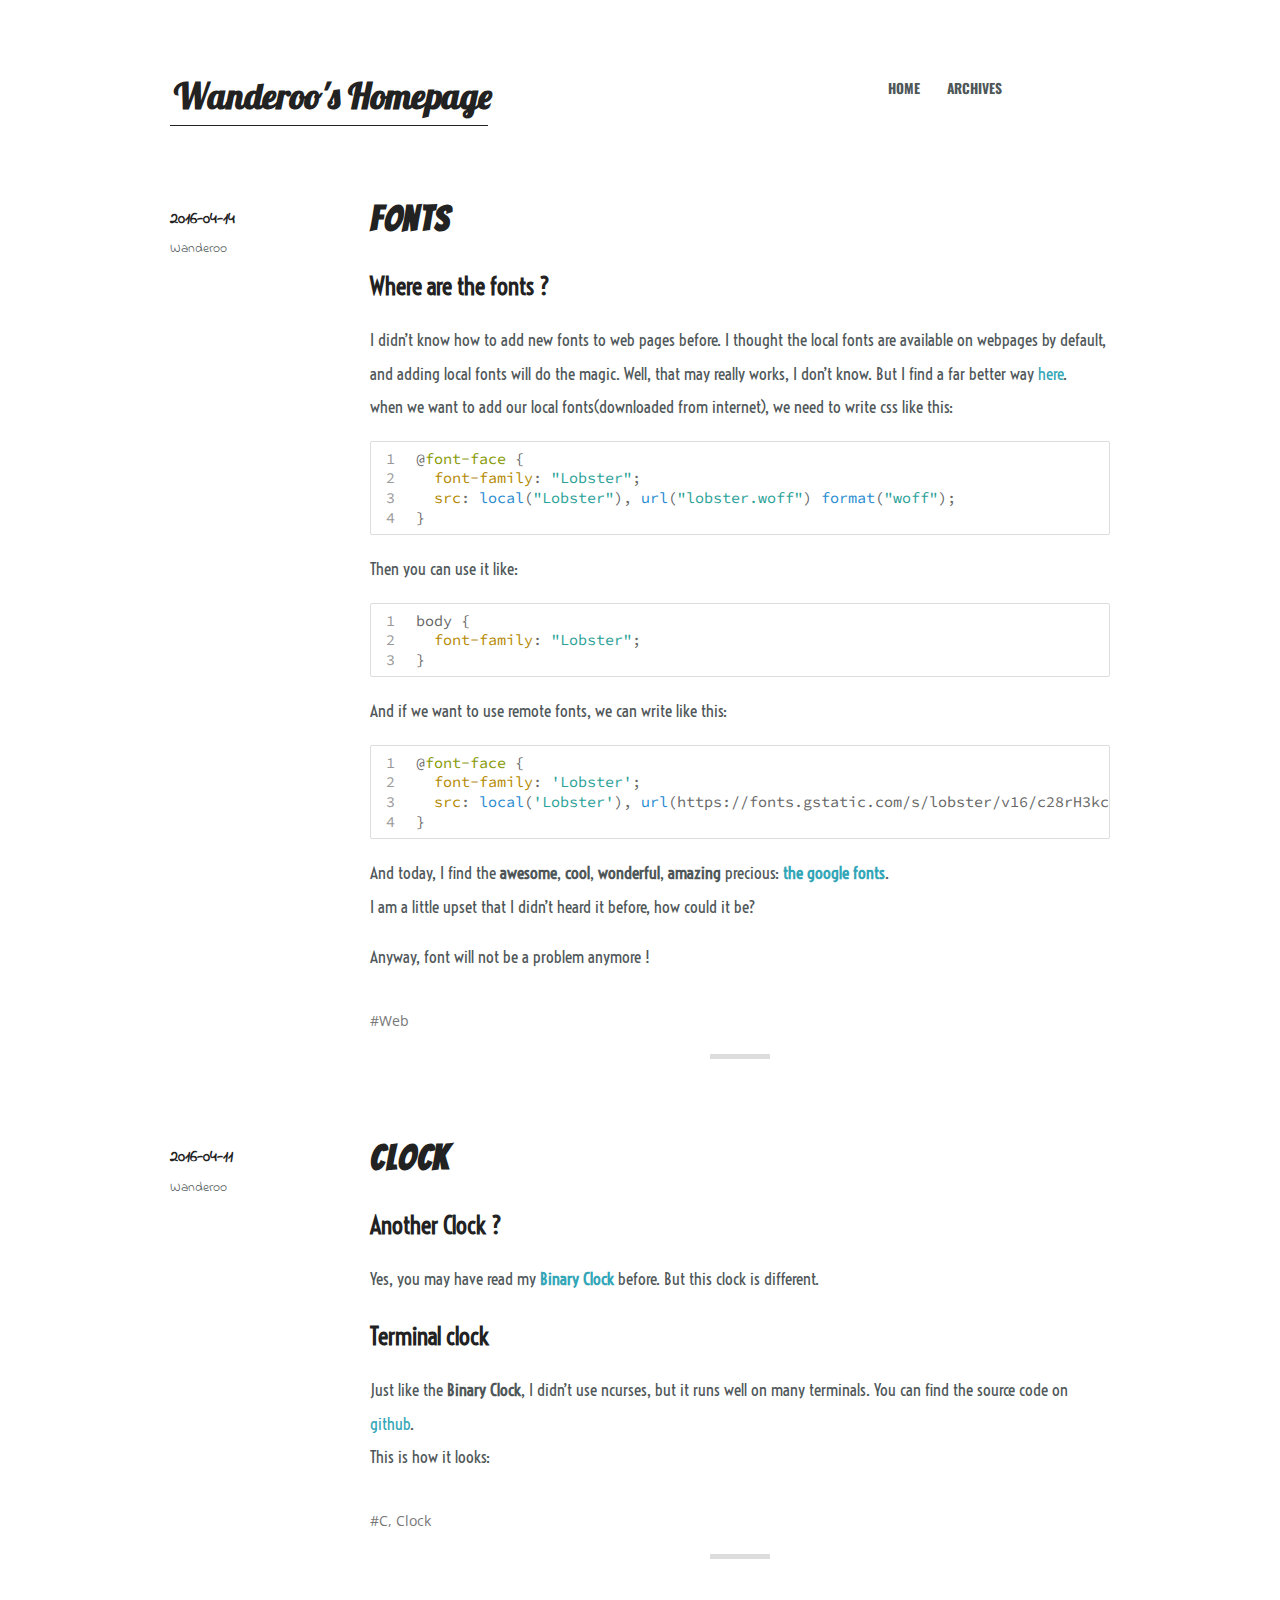
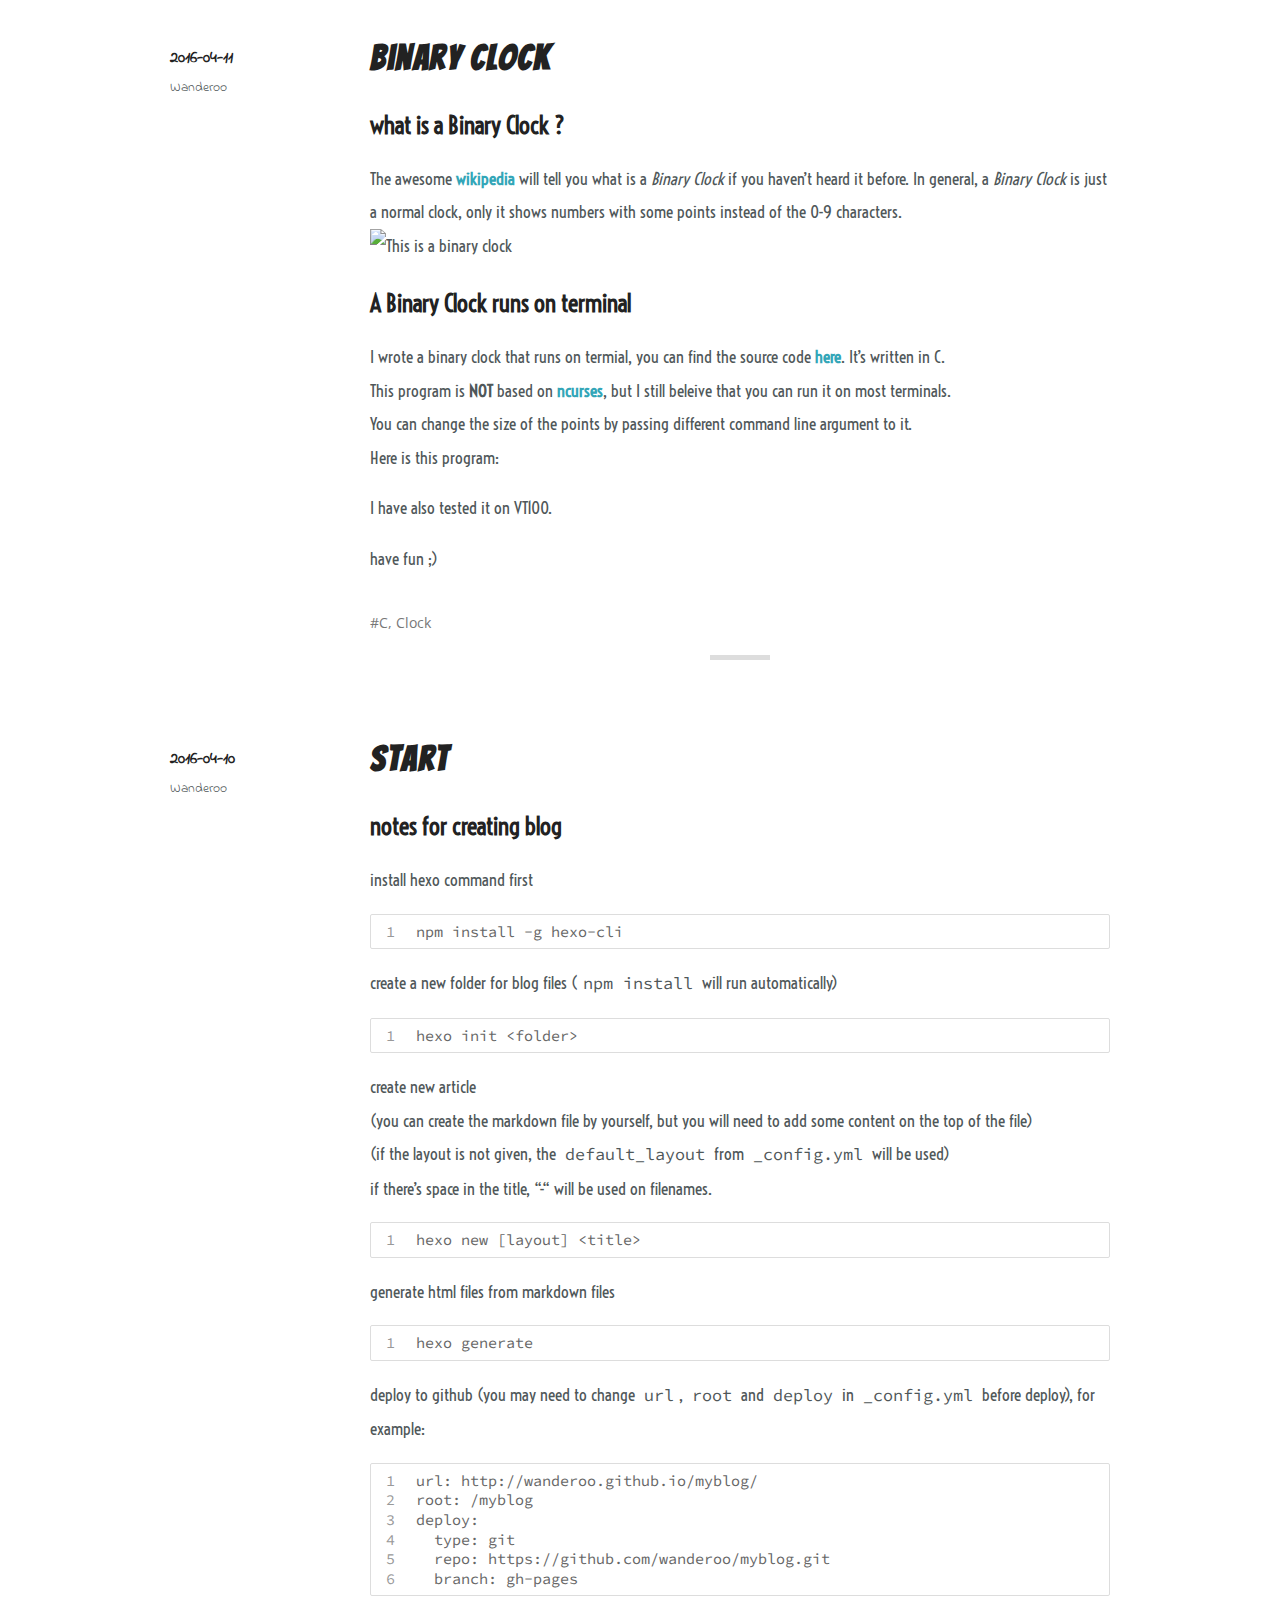
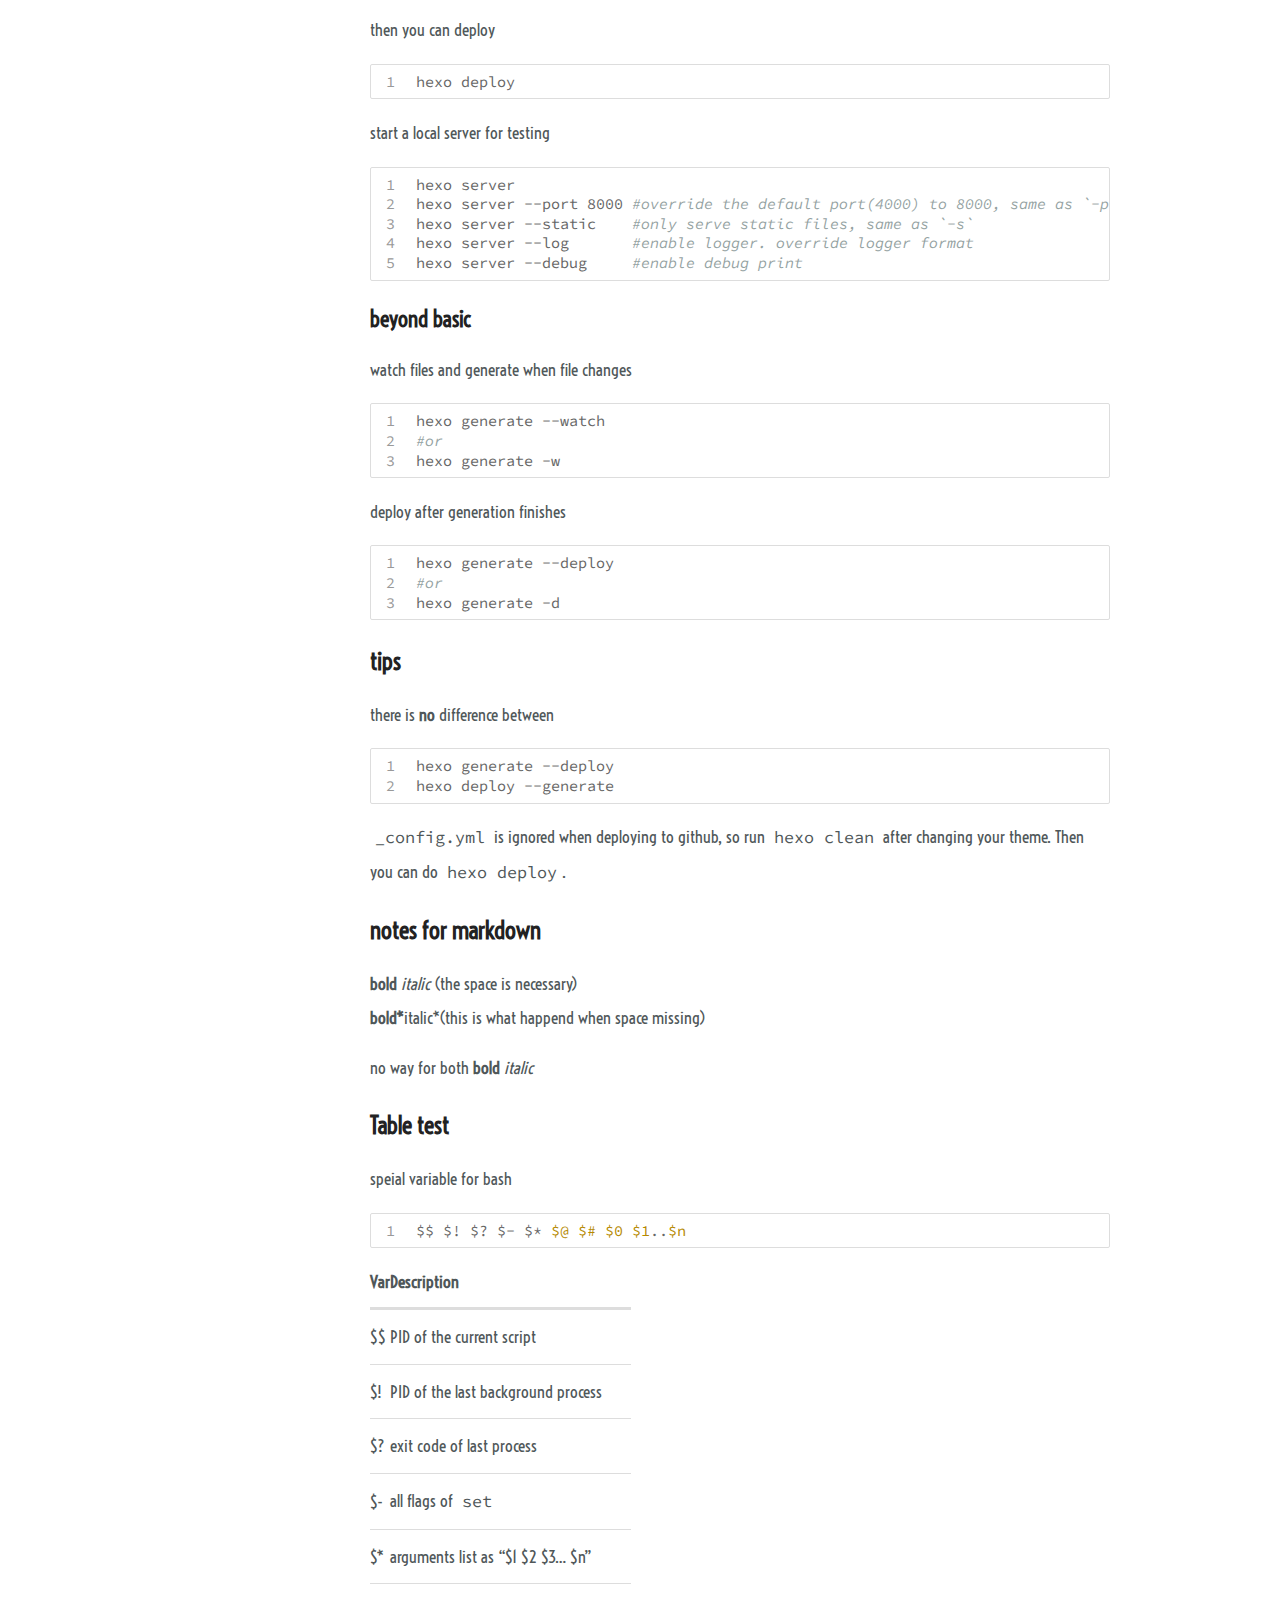
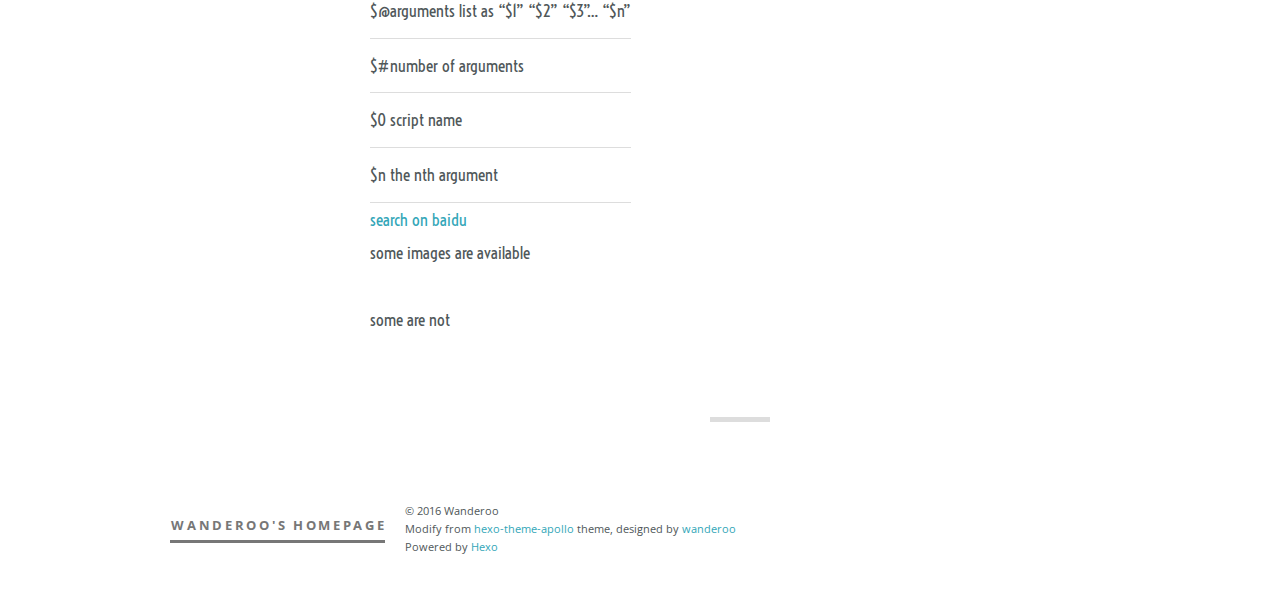
==== index.html @ d4abd07a "Site updated: 2016-04-19 12:46:36" ====
<!DOCTYPE html>
<html>
<head>

  <!-- use google fonts -->
  <link href='https://fonts.googleapis.com/css?family=Lobster' rel='stylesheet' type='text/css'>
  <link href='https://fonts.googleapis.com/css?family=Bangers' rel='stylesheet' type='text/css'>
  <link href='https://fonts.googleapis.com/css?family=Oswald' rel='stylesheet' type='text/css'>
  <link href='https://fonts.googleapis.com/css?family=Indie Flower' rel='stylesheet' type='text/css'>
  <!--
  <link href='https://fonts.googleapis.com/css?family=Dancing Script' rel='stylesheet' type='text/css'>
  <link href='https://fonts.googleapis.com/css?family=Kaushan Script' rel='stylesheet' type='text/css'>
  <link href='https://fonts.googleapis.com/css?family=Comfortaa' rel='stylesheet' type='text/css'>
  -->
  <link href='https://fonts.googleapis.com/css?family=Voltaire' rel='stylesheet' type='text/css'>

  <meta charset="utf-8">
  
  
  <title>Wanderoo&#39;s Homepage</title>
  <meta name="viewport" content="width=device-width">
  <meta name="description">
<meta property="og:type" content="website">
<meta property="og:title" content="Wanderoo's Homepage">
<meta property="og:url" content="http://yoursite.com/index.html">
<meta property="og:site_name" content="Wanderoo's Homepage">
<meta property="og:description">
<meta name="twitter:card" content="summary">
<meta name="twitter:title" content="Wanderoo's Homepage">
<meta name="twitter:description">
  
    <link rel="alternative" href="/atom.xml" title="Wanderoo&#39;s Homepage" type="application/atom+xml">
  
  
    <link rel="icon" href="/favicon.png">
  
  <link rel="stylesheet" href="/css/style.css">
  <!--[if lt IE 9]><script src="//html5shiv.googlecode.com/svn/trunk/html5.js"></script><![endif]-->
  
</head>
<body>
  <div id="container">
    <div class="mobile-nav-panel">
	<i class="icon-reorder icon-large"></i>
</div>
<header id="header">
	<h1 class="blog-title">
		<a href="/">Wanderoo&#39;s Homepage</a>
	</h1>
	<nav class="nav">
		<ul>
			<li><a href="/">Home</a></li><li><a href="/archives">Archives</a></li>
			<li><a id="nav-search-btn" class="nav-icon" title="Search"></a></li>
			<li><a href="/atom.xml" id="nav-rss-link" class="nav-icon" title="RSS Feed"></a></li>
		</ul>
	</nav>
	<div id="search-form-wrap">
		<form action="//google.com/search" method="get" accept-charset="UTF-8" class="search-form"><input type="search" name="q" results="0" class="search-form-input" placeholder="Search"><button type="submit" class="search-form-submit">&#xF002;</button><input type="hidden" name="sitesearch" value="http://yoursite.com"></form>
	</div>
</header>
    <div id="main">
      
  
    <article id="post-Fonts" class="post">
	<footer class="entry-meta-header">
		<span class="meta-elements date">
			<a href="/2016/04/14/Fonts/" class="article-date">
  <time datetime="2016-04-14T15:19:07.000Z" itemprop="datePublished">2016-04-14</time>
</a>
		</span>
		<span class="meta-elements author">Wanderoo</span>
		<div class="commentscount">
			
		</div>
	</footer>
	
	<header class="entry-header">
		
  
    <h1 itemprop="name" class="entry-title">
      <a class="article-title" href="/2016/04/14/Fonts/">Fonts</a>
    </h1>
  

	</header>
	<div class="entry-content">
		
    	<h3 id="Where-are-the-fonts"><a href="#Where-are-the-fonts" class="headerlink" title="Where are the fonts ?"></a>Where are the fonts ?</h3><p>I didn’t know how to add new fonts to web pages before. I thought the local fonts are available on webpages by default, and adding local fonts will do the magic. Well, that may really works, I don’t know. But I find a far better way <a href="http://baoxiehao.com/2015/02/01/Learn%20to%20Code%20HTML%20&amp;%20CSS%2006/" target="_blank" rel="external">here</a>.<br>when we want to add our local fonts(downloaded from internet), we need to write css like this:<br><figure class="highlight css"><table><tr><td class="gutter"><pre><span class="line">1</span><br><span class="line">2</span><br><span class="line">3</span><br><span class="line">4</span><br></pre></td><td class="code"><pre><span class="line">@<span class="keyword">font-face</span> &#123;</span><br><span class="line">  <span class="attribute">font-family</span>: <span class="string">"Lobster"</span>;</span><br><span class="line">  <span class="attribute">src</span>: <span class="built_in">local</span>(<span class="string">"Lobster"</span>), <span class="built_in">url</span>(<span class="string">"lobster.woff"</span>) <span class="built_in">format</span>(<span class="string">"woff"</span>);</span><br><span class="line">&#125;</span><br></pre></td></tr></table></figure></p>
<p>Then you can use it like:<br><figure class="highlight css"><table><tr><td class="gutter"><pre><span class="line">1</span><br><span class="line">2</span><br><span class="line">3</span><br></pre></td><td class="code"><pre><span class="line"><span class="selector-tag">body</span> &#123;</span><br><span class="line">  <span class="attribute">font-family</span>: <span class="string">"Lobster"</span>;</span><br><span class="line">&#125;</span><br></pre></td></tr></table></figure></p>
<p>And if we want to use remote fonts, we can write like this:<br><figure class="highlight css"><table><tr><td class="gutter"><pre><span class="line">1</span><br><span class="line">2</span><br><span class="line">3</span><br><span class="line">4</span><br></pre></td><td class="code"><pre><span class="line">@<span class="keyword">font-face</span> &#123;</span><br><span class="line">  <span class="attribute">font-family</span>: <span class="string">'Lobster'</span>;</span><br><span class="line">  <span class="attribute">src</span>: <span class="built_in">local</span>(<span class="string">'Lobster'</span>), <span class="built_in">url</span>(https://fonts.gstatic.com/s/lobster/v16/c28rH3kclCLEuIsGhOg7evY6323mHUZFJMgTvxaG2iE.woff2) <span class="built_in">format</span>(<span class="string">'woff2'</span>);</span><br><span class="line">&#125;</span><br></pre></td></tr></table></figure></p>
<p>And today, I find the <strong>awesome</strong>, <strong>cool</strong>, <strong>wonderful</strong>, <strong>amazing</strong> precious: <a href="https://www.google.com/fonts" target="_blank" rel="external"><strong>the google fonts</strong></a>.<br>I am a little upset that I didn’t heard it before, how could it be?</p>
<p>Anyway, font will not be a problem anymore !</p>

    
	</div>
	<footer class="entry-footer">
		<div class="entry-meta-footer">
			<span class="category">
				
			</span>
			<span class="tags">
				
  <ul class="article-tag-list"><li class="article-tag-list-item"><a class="article-tag-list-link" href="/tags/Web/">Web</a></li></ul>

			</span>
		</div>
	</footer>
	
</article>


	<hr class="article-devider">





  
    <article id="post-Clock" class="post">
	<footer class="entry-meta-header">
		<span class="meta-elements date">
			<a href="/2016/04/11/Clock/" class="article-date">
  <time datetime="2016-04-11T09:37:24.000Z" itemprop="datePublished">2016-04-11</time>
</a>
		</span>
		<span class="meta-elements author">Wanderoo</span>
		<div class="commentscount">
			
		</div>
	</footer>
	
	<header class="entry-header">
		
  
    <h1 itemprop="name" class="entry-title">
      <a class="article-title" href="/2016/04/11/Clock/">Clock</a>
    </h1>
  

	</header>
	<div class="entry-content">
		
    	<h3 id="Another-Clock"><a href="#Another-Clock" class="headerlink" title="Another Clock ?"></a>Another Clock ?</h3><p>Yes, you may have read my <a href="http://wanderoo.github.io/2016/04/11/Binary-Clock/" target="_blank" rel="external"><strong>Binary Clock</strong></a> before. But this clock is different.</p>
<h3 id="Terminal-clock"><a href="#Terminal-clock" class="headerlink" title="Terminal clock"></a>Terminal clock</h3><p>Just like the <strong>Binary Clock</strong>, I didn’t use ncurses, but it runs well on many terminals. You can find the source code on <a href="https://github.com/wanderoo/clock" target="_blank" rel="external">github</a>.<br>This is how it looks:<br><img src="https://raw.githubusercontent.com/wanderoo/resources/master/clock_1.gif" alt=""></p>

    
	</div>
	<footer class="entry-footer">
		<div class="entry-meta-footer">
			<span class="category">
				
			</span>
			<span class="tags">
				
  <ul class="article-tag-list"><li class="article-tag-list-item"><a class="article-tag-list-link" href="/tags/C-Clock/">C, Clock</a></li></ul>

			</span>
		</div>
	</footer>
	
</article>


	<hr class="article-devider">





  
    <article id="post-Binary-Clock" class="post">
	<footer class="entry-meta-header">
		<span class="meta-elements date">
			<a href="/2016/04/11/Binary-Clock/" class="article-date">
  <time datetime="2016-04-11T09:04:05.000Z" itemprop="datePublished">2016-04-11</time>
</a>
		</span>
		<span class="meta-elements author">Wanderoo</span>
		<div class="commentscount">
			
		</div>
	</footer>
	
	<header class="entry-header">
		
  
    <h1 itemprop="name" class="entry-title">
      <a class="article-title" href="/2016/04/11/Binary-Clock/">Binary Clock</a>
    </h1>
  

	</header>
	<div class="entry-content">
		
    	<h3 id="what-is-a-Binary-Clock"><a href="#what-is-a-Binary-Clock" class="headerlink" title="what is a Binary Clock ?"></a>what is a Binary Clock ?</h3><p>The awesome <a href="https://en.wikipedia.org/wiki/Binary_clock" target="_blank" rel="external"><strong>wikipedia</strong></a> will tell you what is a <em>Binary Clock</em> if you haven’t heard it before. In general, a <em>Binary Clock</em> is just a normal clock, only it shows numbers with some points instead of the 0-9 characters.<br><img src="https://upload.wikimedia.org/wikipedia/commons/thumb/a/a3/Digital-BCD-clock.jpg/800px-Digital-BCD-clock.jpg" alt="This is a binary clock"></p>
<h3 id="A-Binary-Clock-runs-on-terminal"><a href="#A-Binary-Clock-runs-on-terminal" class="headerlink" title="A Binary Clock runs on terminal"></a>A Binary Clock runs on terminal</h3><p>I wrote a binary clock that runs on termial, you can find the source code <a href="https://github.com/wanderoo/binaryclock" target="_blank" rel="external"><strong>here</strong></a>. It’s written in C.<br>This program is <strong>NOT</strong> based on <a href="https://en.wikipedia.org/wiki/Ncurses" target="_blank" rel="external"><strong>ncurses</strong></a>, but I still beleive that you can run it on most terminals.<br>You can change the size of the points by passing different command line argument to it.<br>Here is this program:<br><img src="https://raw.githubusercontent.com/wanderoo/resources/master/bclock_1.gif" alt=""></p>
<p>I have also tested it on VT100.</p>
<p>have fun ;)</p>

    
	</div>
	<footer class="entry-footer">
		<div class="entry-meta-footer">
			<span class="category">
				
			</span>
			<span class="tags">
				
  <ul class="article-tag-list"><li class="article-tag-list-item"><a class="article-tag-list-link" href="/tags/C-Clock/">C, Clock</a></li></ul>

			</span>
		</div>
	</footer>
	
</article>


	<hr class="article-devider">





  
    <article id="post-start" class="post">
	<footer class="entry-meta-header">
		<span class="meta-elements date">
			<a href="/2016/04/10/start/" class="article-date">
  <time datetime="2016-04-10T13:22:27.000Z" itemprop="datePublished">2016-04-10</time>
</a>
		</span>
		<span class="meta-elements author">Wanderoo</span>
		<div class="commentscount">
			
		</div>
	</footer>
	
	<header class="entry-header">
		
  
    <h1 itemprop="name" class="entry-title">
      <a class="article-title" href="/2016/04/10/start/">start</a>
    </h1>
  

	</header>
	<div class="entry-content">
		
    	<h3 id="notes-for-creating-blog"><a href="#notes-for-creating-blog" class="headerlink" title="notes for creating blog"></a>notes for creating blog</h3><p>install hexo command first<br><figure class="highlight sh"><table><tr><td class="gutter"><pre><span class="line">1</span><br></pre></td><td class="code"><pre><span class="line">npm install -g hexo-cli</span><br></pre></td></tr></table></figure></p>
<p>create a new folder for blog files (<code>npm install</code> will run automatically)<br><figure class="highlight sh"><table><tr><td class="gutter"><pre><span class="line">1</span><br></pre></td><td class="code"><pre><span class="line">hexo init &lt;folder&gt;</span><br></pre></td></tr></table></figure></p>
<p>create new article<br>(you can create the markdown file by yourself, but you will need to add some content on the top of the file)<br>(if the layout is not given, the <code>default_layout</code> from <code>_config.yml</code> will be used)<br>if there’s space in the title, “-“ will be used on filenames.<br><figure class="highlight sh"><table><tr><td class="gutter"><pre><span class="line">1</span><br></pre></td><td class="code"><pre><span class="line">hexo new [layout] &lt;title&gt;</span><br></pre></td></tr></table></figure></p>
<p>generate html files from markdown files<br><figure class="highlight sh"><table><tr><td class="gutter"><pre><span class="line">1</span><br></pre></td><td class="code"><pre><span class="line">hexo generate</span><br></pre></td></tr></table></figure></p>
<p>deploy to github (you may need to change <code>url</code>, <code>root</code> and <code>deploy</code> in <code>_config.yml</code> before deploy), for example:<br><figure class="highlight plain"><table><tr><td class="gutter"><pre><span class="line">1</span><br><span class="line">2</span><br><span class="line">3</span><br><span class="line">4</span><br><span class="line">5</span><br><span class="line">6</span><br></pre></td><td class="code"><pre><span class="line">url: http://wanderoo.github.io/myblog/</span><br><span class="line">root: /myblog</span><br><span class="line">deploy:</span><br><span class="line">  type: git</span><br><span class="line">  repo: https://github.com/wanderoo/myblog.git</span><br><span class="line">  branch: gh-pages</span><br></pre></td></tr></table></figure></p>
<p>then you can deploy<br><figure class="highlight sh"><table><tr><td class="gutter"><pre><span class="line">1</span><br></pre></td><td class="code"><pre><span class="line">hexo deploy</span><br></pre></td></tr></table></figure></p>
<p>start a local server for testing<br><figure class="highlight sh"><table><tr><td class="gutter"><pre><span class="line">1</span><br><span class="line">2</span><br><span class="line">3</span><br><span class="line">4</span><br><span class="line">5</span><br></pre></td><td class="code"><pre><span class="line">hexo server</span><br><span class="line">hexo server --port 8000 <span class="comment">#override the default port(4000) to 8000, same as `-p`</span></span><br><span class="line">hexo server --static    <span class="comment">#only serve static files, same as `-s`</span></span><br><span class="line">hexo server --log       <span class="comment">#enable logger. override logger format</span></span><br><span class="line">hexo server --debug     <span class="comment">#enable debug print</span></span><br></pre></td></tr></table></figure></p>
<h4 id="beyond-basic"><a href="#beyond-basic" class="headerlink" title="beyond basic"></a>beyond basic</h4><p>watch files and generate when file changes<br><figure class="highlight sh"><table><tr><td class="gutter"><pre><span class="line">1</span><br><span class="line">2</span><br><span class="line">3</span><br></pre></td><td class="code"><pre><span class="line">hexo generate --watch</span><br><span class="line"><span class="comment">#or</span></span><br><span class="line">hexo generate -w</span><br></pre></td></tr></table></figure></p>
<p>deploy after generation finishes<br><figure class="highlight sh"><table><tr><td class="gutter"><pre><span class="line">1</span><br><span class="line">2</span><br><span class="line">3</span><br></pre></td><td class="code"><pre><span class="line">hexo generate --deploy</span><br><span class="line"><span class="comment">#or</span></span><br><span class="line">hexo generate <span class="_">-d</span></span><br></pre></td></tr></table></figure></p>
<h3 id="tips"><a href="#tips" class="headerlink" title="tips"></a>tips</h3><p>there is <strong>no</strong> difference between<br><figure class="highlight sh"><table><tr><td class="gutter"><pre><span class="line">1</span><br><span class="line">2</span><br></pre></td><td class="code"><pre><span class="line">hexo generate --deploy</span><br><span class="line">hexo deploy --generate</span><br></pre></td></tr></table></figure></p>
<p><code>_config.yml</code> is ignored when deploying to github, so run <code>hexo clean</code> after changing your theme. Then you can do <code>hexo deploy</code>.</p>
<h3 id="notes-for-markdown"><a href="#notes-for-markdown" class="headerlink" title="notes for markdown"></a>notes for markdown</h3><p><strong>bold</strong> <em>italic</em> (the space is necessary)<br><strong>bold*</strong>italic*(this is what happend when space missing)</p>
<p>no way for both <strong>bold</strong> <em>italic</em></p>
<h3 id="Table-test"><a href="#Table-test" class="headerlink" title="Table test"></a>Table test</h3><p>speial variable for bash<br><figure class="highlight sh"><table><tr><td class="gutter"><pre><span class="line">1</span><br></pre></td><td class="code"><pre><span class="line">$$ $! $? $- $* <span class="variable">$@</span> <span class="variable">$#</span> <span class="variable">$0</span> <span class="variable">$1</span>..<span class="variable">$n</span></span><br></pre></td></tr></table></figure></p>
<table>
<thead>
<tr>
<th>Var</th>
<th>Description</th>
</tr>
</thead>
<tbody>
<tr>
<td>$$</td>
<td>PID of the current script</td>
</tr>
<tr>
<td>$!</td>
<td>PID of the last background process</td>
</tr>
<tr>
<td>$?</td>
<td>exit code of last process</td>
</tr>
<tr>
<td>$-</td>
<td>all flags of <code>set</code></td>
</tr>
<tr>
<td>$*</td>
<td>arguments list as “$1 $2 $3… $n”</td>
</tr>
<tr>
<td>$@</td>
<td>arguments list as “$1” “$2” “$3”… “$n”</td>
</tr>
<tr>
<td>$#</td>
<td>number of arguments</td>
</tr>
<tr>
<td>$0</td>
<td>script name</td>
</tr>
<tr>
<td>$n</td>
<td>the nth argument</td>
</tr>
</tbody>
</table>
<p><a href="https://www.baidu.com" target="_blank" rel="external">search on baidu</a><br>some images are available</p>
<p><img src="https://img1.doubanio.com/view/movie_poster_cover/spst/public/p707509468.jpg" alt=""></p>
<p>some are not<br><img src="https://img3.doubanio.com/view/photo/photo/public/p874840311.jpg" alt=""></p>

    
	</div>
	<footer class="entry-footer">
		<div class="entry-meta-footer">
			<span class="category">
				
			</span>
			<span class="tags">
				
			</span>
		</div>
	</footer>
	
</article>


	<hr class="article-devider">





  
  

    </div>
    <div class="mb-search">
  <form action="//google.com/search" method="get" accept-charset="utf-8">
    <input type="search" name="q" results="0" placeholder="Search">
    <input type="hidden" name="q" value="site:yoursite.com">
  </form>
</div>
<footer id="footer">
	<h1 class="footer-blog-title">
		<a href="/">Wanderoo&#39;s Homepage</a>
	</h1>
	<span class="copyright">
		&copy; 2016 Wanderoo<br>
		Modify from <a href="https://github.com/joyceim/hexo-theme-apollo.git" target="_blank">hexo-theme-apollo</a> theme, designed by <a href="http://wanderoo.github.io" target="_blank">wanderoo</a><br>
		Powered by <a href="http://hexo.io/" target="_blank">Hexo</a>
	</span>
</footer>

    <!-- no need for global here, comment set in article.ejs



<script src="//ajax.googleapis.com/ajax/libs/jquery/2.0.3/jquery.min.js"></script>
-->



<link rel="stylesheet" href="/fancybox/jquery.fancybox.css" media="screen" type="text/css">
<script src="/fancybox/jquery.fancybox.pack.js"></script>


<script src="/js/script.js"></script>
  </div>
</body>
</html>
---- css/style.css ----
@charset "utf-8";
@import url("//fonts.googleapis.com/css?family=Source+Code+Pro");
@import url("//fonts.googleapis.com/css?family=Open+Sans:400,700");
html,
body,
div,
span,
applet,
object,
iframe,
h1,
h2,
h3,
h4,
h5,
h6,
p,
blockquote,
pre,
a,
abbr,
acronym,
address,
big,
cite,
code,
del,
dfn,
em,
img,
ins,
kbd,
q,
s,
samp,
small,
strike,
strong,
sub,
sup,
tt,
var,
dl,
dt,
dd,
ol,
ul,
li,
fieldset,
form,
label,
legend,
table,
caption,
tbody,
tfoot,
thead,
tr,
th,
td {
  margin: 0;
  padding: 0;
  border: 0;
  outline: 0;
  font-weight: inherit;
  font-style: inherit;
  font-family: inherit;
  font-size: 100%;
  vertical-align: baseline;
}
body {
  line-height: 1;
  color: #000;
  background: #fff;
}
ol,
ul {
  list-style: none;
}
table {
  border-collapse: separate;
  border-spacing: 0;
  vertical-align: middle;
}
caption,
th,
td {
  text-align: left;
  font-weight: normal;
  vertical-align: middle;
}
a img {
  border: none;
}
input,
button {
  margin: 0;
  padding: 0;
}
input::-moz-focus-inner,
button::-moz-focus-inner {
  border: 0;
  padding: 0;
}
body {
  background: #fff;
  color: #4f5759;
  font: 100% 'Open Sans', 'Helvetica Neue', 'Helvetica', 'Arial', 'ヒラギノ角ゴ Pro W3', 'Hiragino Kaku Gothic Pro', 'メイリオ', Meiryo, 'ＭＳ Ｐゴシック', 'MS PGothic', sans-serif;
  text-rendering: optimizelegibility;
  -webkit-text-size-adjust: 100%;
  -webkit-font-smoothing: antialiased;
  -moz-osx-font-smoothing: grayscale;
}
a {
  color: #33a6b8;
  text-decoration: none;
}
a:hover {
  color: #2a8998;
}
strong,
b {
  font-weight: bold;
}
em {
  font-style: italic;
}
code {
  text-shadow: 0 1px #fff;
  padding: 0 0.3em;
}
del {
  text-decoration: line-through;
}
sub,
sup {
  font-size: 75%;
  line-height: 0;
  position: relative;
}
:root sub,
:root sup {
  vertical-align: baseline;
}
sup {
  top: -0.5em;
}
sub {
  bottom: -0.2em;
}
acronym,
abbr {
  border-bottom: 1px dotted;
  font-variant: normal;
}
abbr {
  cursor: help;
}
h1,
h2,
h3,
h4,
h5,
h6 {
  color: #222;
  font-weight: bold;
}
h1 a,
h2 a,
h3 a,
h4 a,
h5 a,
h6 a {
  color: #222;
  text-decoration: none;
}
h1 a:hover,
h2 a:hover,
h3 a:hover,
h4 a:hover,
h5 a:hover,
h6 a:hover {
  color: #222;
}
pre,
code {
  font-family: "Source Code Pro", Consolas, Monaco, Menlo, Consolas, monospace;
  font-size: 1em;
}
.left,
.alignleft {
  float: left;
}
.right,
.alignright {
  float: right;
}
.entry-content .gist {
  background: color-code;
  border: 1px solid #ddd;
  margin-top: 15px;
  padding: 7px 15px;
  -webkit-border-radius: 2px;
  border-radius: 2px;
  text-shadow: 0 0 1px #fff;
  line-height: 1.6;
  overflow: auto;
  color: #666;
}
.entry-content .gist .gist-file {
  border: none;
  font-family: inherit;
  margin: 0;
  font-size: 0.9em;
}
.entry-content .gist .gist-file .gist-data {
  background: none;
  border-bottom: none;
}
.entry-content .gist .gist-file .gist-data pre {
  padding: 0 !important;
  font-family: "Source Code Pro", Consolas, Monaco, Menlo, Consolas, monospace;
}
.entry-content .gist .gist-file .gist-meta {
  background: none;
  color: #999;
  margin-top: 5px;
  padding: 0;
  text-shadow: 0 0 1px #fff;
  font-size: 100%;
}
.entry-content .gist .gist-file .gist-meta a {
  color: #33a6b8;
}
.entry-content .gist .gist-file .gist-meta a:visited {
  color: #33a6b8;
}
figure.highlight {
  background: color-code;
  border: 1px solid #ddd;
  margin: 0;
  padding: 7px 15px;
  -webkit-border-radius: 2px;
  border-radius: 2px;
  text-shadow: 0 0 1px #fff;
  line-height: 1.6;
  overflow: auto;
  position: relative;
  font-size: 0.9em;
}
figure.highlight figcaption {
  color: #999;
  margin-bottom: 5px;
  text-shadow: 0 0 1px #fff;
}
figure.highlight figcaption a {
  position: absolute;
  right: 15px;
}
figure.highlight pre {
  background: none;
  border: none;
  padding: 0;
  margin: 0;
}
figure.highlight table {
  margin-top: 0;
  border-spacing: 0;
}
figure.highlight th {
  font-weight: normal;
  border-bottom: 0;
  padding-bottom: 0;
}
figure.highlight td {
  border-bottom: 0;
  padding: 0;
}
figure.highlight .gutter {
  color: #999;
  padding-right: 20px;
  text-align: left;
}
figure.highlight .code {
  border-left: 1px solid #fff;
  color: #666;
}
pre .comment,
pre .template_comment,
pre .diff .header,
pre .doctype,
pre .pi,
pre .lisp .string,
pre .javadoc {
  color: #93a1a1;
  font-style: italic;
}
pre .keyword,
pre .winutils,
pre .method,
pre .addition,
pre .css .tag,
pre .request,
pre .status,
pre .nginx .title {
  color: #859900;
}
pre .number,
pre .command,
pre .string,
pre .tag .value,
pre .phpdoc,
pre .tex .formula,
pre .regexp,
pre .hexcolor {
  color: #2aa198;
}
pre .title,
pre .localvars,
pre .chunk,
pre .decorator,
pre .built_in,
pre .identifier,
pre .vhdl,
pre .literal,
pre .id {
  color: #268bd2;
}
pre .attribute,
pre .variable,
pre .lisp .body,
pre .smalltalk .number,
pre .constant,
pre .class .title,
pre .parent,
pre .haskell .type {
  color: #b58900;
}
pre .preprocessor,
pre .preprocessor .keyword,
pre .shebang,
pre .symbol,
pre .symbol .string,
pre .diff .change,
pre .special,
pre .attr_selector,
pre .important,
pre .subst,
pre .cdata,
pre .clojure .title {
  color: #cb4b16;
}
pre .deletion {
  color: #dc322f;
}
#header {
  display: block;
  margin: 4em 0;
  position: relative;
  *zoom: 1;
}
#header:after {
  display: block;
  visibility: hidden;
  font-size: 0;
  height: 0;
  clear: both;
  content: ".";
}
.blog-title {
  float: left;
  display: inline-block;
  font-size: 220%;
  font-family: "Lobster";
  font-weight: bold;
  padding-bottom: 0.2em;
  letter-spacing: 0em;
  margin: 10px 0;
  border-bottom: 1px solid #222;
}
.blog-title:hover {
  border-color: #33a6b8;
}
.blog-title:hover a {
  color: #33a6b8;
}
.blog-title a {
  position: relative;
  left: 0.1em;
  padding: 0.4em 0;
}
.mobile-nav-panel {
  display: none;
  font-family: Oswald;
  padding: 15px 0 0;
}
.mobile-nav-panel .icon-reorder {
  cursor: pointer;
  display: inline-block;
  width: 18px;
  height: 17px;
  background: url("/images/icon-reorder@2x.png") no-repeat 0 0;
  -webkit-background-size: 18px 17px;
  -moz-background-size: 18px 17px;
  background-size: 18px 17px;
}
.nav {
  margin: 10px 0;
  font-size: 85%;
  font-family: Oswald;
  text-transform: uppercase;
  float: right;
  position: relative;
}
.nav ul {
  display: block;
  *zoom: 1;
  margin: 0;
  padding: 0;
}
.nav ul:after {
  display: block;
  visibility: hidden;
  font-size: 0;
  height: 0;
  clear: both;
  content: ".";
}
.nav li {
  float: left;
  margin: 0.3em 0 0.3em 2em;
}
.nav li img {
  vertical-align: middle;
}
.nav a {
  font-weight: bold;
  color: #4f5759;
}
.nav a:hover {
  color: #33a6b8;
}
.nav-icon {
  font-family: FontAwesome;
  text-align: center;
  font-size: 100%;
  width: 100%;
  height: 100%;
  padding: 20px 8px;
  position: relative;
  cursor: pointer;
}
#nav-rss-link:before {
  content: "\f09e";
}
#nav-search-btn:before {
  content: "\f002";
}
#search-form-wrap {
  display: none;
  position: absolute;
  top: 10px;
  width: 150px;
  height: 30px;
  right: 280px;
  opacity: 0;
  -ms-filter: "progid:DXImageTransform.Microsoft.Alpha(Opacity=0)";
  filter: alpha(opacity=0);
  -webkit-transition: 0.2s ease-out;
  -moz-transition: 0.2s ease-out;
  -o-transition: 0.2s ease-out;
  -ms-transition: 0.2s ease-out;
  transition: 0.2s ease-out;
}
#search-form-wrap.on {
  display: block;
  opacity: 1;
  -ms-filter: none;
  filter: none;
  right: 55px;
}
@media (max-width: 767px) {
  #search-form-wrap {
    width: 100%;
    left: -100%;
  }
}
.search-form {
  position: absolute;
  top: 0;
  left: 0;
  right: 0;
  background: #fff;
  padding: 3px 15px;
  -webkit-border-radius: 15px;
  border-radius: 15px;
  -webkit-box-shadow: 0 0 10px rgba(0,0,0,0.3);
  box-shadow: 0 0 10px rgba(0,0,0,0.3);
}
.search-form-input {
  border: none;
  background: none;
  color: #4f5759;
  letter-spacing: 1px;
  width: 90%;
  font: 13px 'Open Sans', 'Helvetica Neue', 'Helvetica', 'Arial', 'ヒラギノ角ゴ Pro W3', 'Hiragino Kaku Gothic Pro', 'メイリオ', Meiryo, 'ＭＳ Ｐゴシック', 'MS PGothic', sans-serif;
  outline: none;
}
.search-form-input::-webkit-search-results-decoration,
.search-form-input::-webkit-search-cancel-button {
  -webkit-appearance: none;
}
.search-form-submit {
  position: absolute;
  top: 50%;
  right: 10px;
  margin-top: -7px;
  font: 13px FontAwesome;
  border: none;
  background: none;
  color: #bbb;
  cursor: pointer;
}
.search-form-submit:hover,
.search-form-submit:focus {
  color: #777;
}
#container {
  width: 940px;
  margin-left: auto;
  margin-right: auto;
}
#main {
  padding-left: 200px;
}
.post {
  margin-bottom: 5em;
  position: relative;
}
.post .entry-header {
  font-family: "Bangers";
  letter-spacing: 0.1em;
  margin-bottom: 2em;
}
.post .entry-title {
  font-weight: bold;
  font-size: 220%;
  margin: 0;
}
.article-devider {
  width: 8%;
  margin: 5em auto;
  border: 0;
  border-top: 5px solid #ddd;
}
.entry-meta-header {
  font-family: "Indie Flower";
  position: absolute;
  top: 0.5em;
  left: -200px;
  width: 180px;
  font-size: 85%;
}
.entry-meta-header a {
  color: #4f5759;
}
.entry-meta-header a:hover {
  color: #33a6b8;
}
.entry-meta-header .meta-elements {
  display: block;
  margin-bottom: 0.5em;
}
.entry-meta-header .date {
  font-weight: bold;
  font-size: 120%;
}
.entry-meta-header .date a {
  color: #222;
}
.entry-meta-header .date a:hover {
  color: #33a6b8;
}
.entry-meta-header .commentscount {
  font-size: 90%;
  margin-top: 1.5em;
}
.entry-content {
  font-size: 105%;
  font-family: "Voltaire";
  line-height: 2em;
  margin-bottom: 2em;
}
.entry-content .title.link a:after {
  content: '\f08e';
  color: #999;
  font: 12px FontAwesome;
  padding-left: 10px;
  vertical-align: super;
}
.entry-content p {
  margin: 0 0 1em 0;
}
.entry-content img,
.entry-content video {
  max-width: 100%;
  height: auto;
  display: block;
  margin: auto;
}
.entry-content a[title*="Flickr"] img {
  height: auto !important;
}
.entry-content h1,
.entry-content h2,
.entry-content h3,
.entry-content h4,
.entry-content h5,
.entry-content h6 {
  margin: 1em 0 0.8em 0;
  line-height: 1.5;
}
.entry-content h1 {
  font-size: 170%;
}
.entry-content h2 {
  font-size: 160%;
}
.entry-content h3 {
  font-size: 140%;
}
.entry-content h4 {
  font-size: 130%;
}
.entry-content h5 {
  font-size: 110%;
}
.entry-content h6 {
  font-size: 100%;
}
.entry-content dt {
  font-weight: bold;
}
.entry-content ul {
  list-style: disc !important;
}
.entry-content ol {
  list-style: decimal !important;
}
.entry-content ul,
.entry-content ol,
.entry-content dl {
  margin: 0 0 1em 1.5em;
  padding: 0;
}
.entry-content ul li ul,
.entry-content ol li ul,
.entry-content dl li ul,
.entry-content ul li ol,
.entry-content ol li ol,
.entry-content dl li ol {
  margin-bottom: 0;
}
.entry-content table {
  margin: 0;
  width: auto;
  border-collapse: collapse;
  border-spacing: 0;
}
.entry-content th {
  font-weight: bold;
  border-bottom: 3px solid #ddd;
  padding-bottom: 0.5em;
}
.entry-content td {
  border-bottom: 1px solid #ddd;
  padding: 10px 0;
}
.entry-content blockquote {
  margin: 1.5em 3em;
  padding: 5px 20px;
  border-left: 2px solid #aaa;
  color: #777;
}
.entry-content blockquote p:last-child {
  margin-bottom: 0;
}
.entry-content blockquote footer {
  font-size: 100%;
  font-family: 'Open Sans', 'Helvetica Neue', 'Helvetica', 'Arial', 'ヒラギノ角ゴ Pro W3', 'Hiragino Kaku Gothic Pro', 'メイリオ', Meiryo, 'ＭＳ Ｐゴシック', 'MS PGothic', sans-serif;
}
.entry-content blockquote footer cite:before {
  content: "—";
  padding: 0 0.5em;
}
.entry-content .pullquote {
  border-left: 0;
  font-family: Georgia, "Times New Roman", serif;
  text-align: left;
  width: 45%;
  margin: 10px 0 0 0;
}
.entry-content .pullquote .left {
  margin-left: 0.5em;
  margin-right: 1em;
}
.entry-content .pullquote .right {
  margin-right: 0.5em;
  margin-left: 1em;
}
.entry-content .caption {
  color: #4f5759;
  display: block;
  font-size: 0.9em;
  margin-top: 0.5em;
  position: relative;
  text-align: center;
}
.entry-content .video-container {
  position: relative;
  padding-top: 56.25%;
  height: 0;
  overflow: hidden;
}
.entry-content .video-container iframe,
.entry-content .video-container object,
.entry-content .video-container embed {
  position: absolute;
  top: 0;
  left: 0;
  width: 100%;
  height: 100%;
  margin-top: 0;
}
.entry-content pre {
  padding: 15px;
  background: #f5f5f5;
  border: 0;
  border-bottom-right-radius: 0;
  border-bottom-left-radius: 0;
  border-top-left-radius: 0;
  -webkit-border-radius: 3px;
  border-radius: 3px;
  -webkit-background-clip: padding;
  -moz-background-clip: padding;
  background-clip: padding-box;
  word-wrap: normal;
  overflow-x: auto;
  font-size: 100%;
  line-height: 1.3;
}
.entry-content hr {
  width: 20%;
  margin: 3em auto;
  border: 0;
  border-top: 3px solid #d5d5d5;
}
.entry-meta-footer {
  font-size: 85%;
  color: #777;
  line-height: 1.5;
  margin-bottom: 1.5em;
}
.entry-meta-footer a {
  color: #777;
}
.entry-meta-footer a:hover {
  color: #33a6b8;
}
.entry-meta-footer li {
  list-style-type: none;
}
.entry-meta-footer span {
  line-height: 2em;
}
.entry-meta-footer .category a {
  margin-left: 5px;
  margin-right: 5px;
}
.entry-meta-footer .category a:first-child {
  margin-left: 0;
}
.entry-meta-footer .category a:last-child {
  margin-right: 0;
}
.entry-meta-footer .meta {
  margin-bottom: 0.7em;
}
.article-tag-list {
  padding: 0;
}
.article-tag-list-item {
  float: left;
  margin-right: 10px;
}
.article-tag-list-item:before {
  content: "#";
}
.article-gallery {
  background: #000;
  position: relative;
  margin-bottom: 20px;
}
.article-gallery-photos {
  position: relative;
  overflow: hidden;
}
.article-gallery-img {
  display: none;
  max-width: 100%;
}
.article-gallery-img:first-child {
  display: block;
}
.article-gallery-img.loaded {
  position: absolute;
  display: block;
}
.article-gallery-img img {
  display: block;
  max-width: 100%;
  margin: 0 auto;
}
#article-nav {
  clear: both;
  zoom: 1;
  position: relative;
}
#article-nav:before,
#article-nav:after {
  content: "";
  display: table;
}
#article-nav:after {
  clear: both;
}
@media screen and (min-width: 768px) {
  #article-nav {
    margin: 6em 0 50px 0;
  }
  #article-nav:before {
    width: 8px;
    height: 8px;
    position: absolute;
    top: 50%;
    left: 50%;
    margin-top: -4px;
    margin-left: -4px;
    content: "";
    -webkit-border-radius: 50%;
    -webkit-border-radius: 50%;
    border-radius: 50%;
    background: #ddd;
    -webkit-box-shadow: 0 1px 2px #fff;
    -webkit-box-shadow: 0 1px 2px #fff;
    box-shadow: 0 1px 2px #fff;
  }
}
.article-nav-link-wrap {
  text-decoration: none;
  text-shadow: 0 1px #fff;
  color: #999;
  -webkit-box-sizing: border-box;
  -moz-box-sizing: border-box;
  -webkit-box-sizing: border-box;
  -moz-box-sizing: border-box;
  box-sizing: border-box;
  margin-top: 50px;
  text-align: center;
  display: block;
}
.article-nav-link-wrap:hover {
  color: #555;
}
@media screen and (min-width: 768px) {
  .article-nav-link-wrap {
    width: 50%;
    margin-top: 0;
  }
}
@media screen and (min-width: 768px) {
  #article-nav-newer {
    float: left;
    text-align: right;
    padding-right: 20px;
  }
}
@media screen and (min-width: 768px) {
  #article-nav-older {
    float: right;
    text-align: left;
    padding-left: 20px;
  }
}
.article-nav-caption {
  text-transform: uppercase;
  letter-spacing: 2px;
  color: #ddd;
  line-height: 1em;
  font-weight: bold;
}
#article-nav-newer .article-nav-caption {
  margin-right: -2px;
}
.article-nav-title {
  font-size: 0.85em;
  line-height: 1.6em;
  margin-top: 0.5em;
}
.archive .post {
  margin-bottom: 0;
}
.archive .entry-content h1 {
  font-size: 170%;
}
#page-nav {
  text-align: center;
  text-transform: uppercase;
  font-size: 95%;
  font-weight: bold;
  letter-spacing: 0.1em;
}
#page-nav a,
#page-nav span {
  display: inline-block;
  min-width: 1.2em;
  padding: 6px 8px;
  margin: 1px 5px 1px 5px;
  -webkit-border-radius: 3px;
  border-radius: 3px;
  -webkit-background-clip: padding;
  -moz-background-clip: padding;
  background-clip: padding-box;
}
#page-nav a {
  color: #4f5759;
  text-decoration: none;
}
#page-nav a:hover {
  background-color: #f5f5f5;
}
#page-nav .page-number {
  display: inline-block;
}
#page-nav .current {
  background: #ccc;
  color: #fff;
}
#page-nav .space {
  color: #ddd;
}
#page-nav .next {
  min-width: 5em;
}
.mb-search {
  display: none;
}
#footer {
  margin: 3em 0;
  font-size: 70%;
  display: block;
  *zoom: 1;
  line-height: 1.6;
}
#footer:after {
  display: block;
  visibility: hidden;
  font-size: 0;
  height: 0;
  clear: both;
  content: ".";
}
#footer .footer-blog-title {
  float: left;
  display: inline-block;
  text-transform: uppercase;
  font-size: 120%;
  padding-bottom: 0.2em;
  letter-spacing: 0.2em;
  margin: 1em 1.5em 0 0;
  border-bottom: 3px solid #777;
}
#footer .footer-blog-title a {
  position: relative;
  left: 0.1em;
  padding: 0.4em 0;
  color: #777;
}
#footer .footer-blog-title:hover {
  border-color: #33a6b8;
}
#footer .footer-blog-title:hover a {
  color: #33a6b8;
}
#footer .copyright {
  display: block;
}
@media (min-width: 768px) and (max-width: 1040px) {
  #container {
    width: 700px;
  }
  #main {
    padding-left: 0;
  }
  .entry-meta-header {
    position: static;
    margin-bottom: 1em;
    width: auto;
  }
  .entry-meta-header .meta-elements {
    display: inline;
    margin-right: 1em;
  }
  .entry-meta-header .commentscount {
    display: none;
  }
  .post {
    font-size: 100%;
  }
  .post .entry-title {
    font-size: 180%;
  }
  .post .entry-content pre {
    white-space: pre-wrap;
    word-wrap: break-word;
    word-break: break-all;
    overflow-x: hidden;
  }
}
@media (max-width: 767px) {
  #container {
    width: 93.75%;
    word-wrap: break-word;
  }
  .mobile-nav-panel {
    display: block;
  }
  .nav {
    height: 0;
    width: 100%;
    overflow: hidden;
    margin: 0;
    position: absolute;
    top: 45px;
    left: 0;
    background-color: #4f5759;
  }
  .nav.active {
    height: auto;
    overflow: visible;
    -webkit-transition: all 0.2s ease-out;
    -moz-transition: all 0.2s ease-out;
    -o-transition: all 0.2s ease-out;
    -ms-transition: all 0.2s ease-out;
    transition: all 0.2s ease-out;
    z-index: 2;
  }
  .nav ul {
    display: block;
  }
  .nav ul li {
    display: block;
    width: 100%;
    margin: 0;
  }
  .nav ul li a {
    display: block;
    border: none;
    padding: 1em 0.5em;
    color: #fff;
    border-bottom: 1px solid #677174;
    text-align: left;
  }
  #search-form-wrap {
    display: none;
  }
  #nav-search-btn,
  #nav-rss-link {
    display: none !important;
  }
  #header {
    margin: 2em 0 4em 0;
    text-align: center;
    position: static;
  }
  .blog-title {
    float: none;
  }
  #main {
    padding-left: 0;
    margin-bottom: 3em;
  }
  .entry-meta-header {
    position: static;
    margin-bottom: 1em;
    width: auto;
  }
  .entry-meta-header .meta-elements {
    display: inline;
    margin-right: 1em;
  }
  .entry-meta-header .commentscount {
    display: none;
  }
  .post {
    font-size: 90%;
  }
  .post .entry-title {
    font-size: 180%;
  }
  .post .entry-content {
    line-height: 1.8;
  }
  .post .entry-content blockquote {
    margin: 1em 0;
  }
  .post .entry-content table th,
  .post .entry-content table td {
    word-break: break-all;
  }
  .post .entry-content iframe {
    width: 100% !important;
  }
  .pagenation span,
  .pagenation a {
    padding: 5px;
    margin: 0;
  }
  .mb-search {
    margin-top: 3em;
    margin-bottom: 0;
    display: initial;
  }
  .mb-search input {
    background: #fff;
    font-family: 'Open Sans', 'Helvetica Neue', 'Helvetica', 'Arial', 'ヒラギノ角ゴ Pro W3', 'Hiragino Kaku Gothic Pro', 'メイリオ', Meiryo, 'ＭＳ Ｐゴシック', 'MS PGothic', sans-serif;
    font-size: 15px;
    padding: 5px 10px;
    border-bottom: 2px solid #ddd !important;
    border: 0;
    width: 100%;
    -webkit-box-sizing: border-box;
    -moz-box-sizing: border-box;
    box-sizing: border-box;
    color: #999;
  }
  .mb-search input:focus {
    color: #4f5759;
  }
  #footer {
    margin: 0 0 3em 0;
  }
  #footer .footer-blog-title {
    float: none;
    margin-bottom: 1em;
  }
}
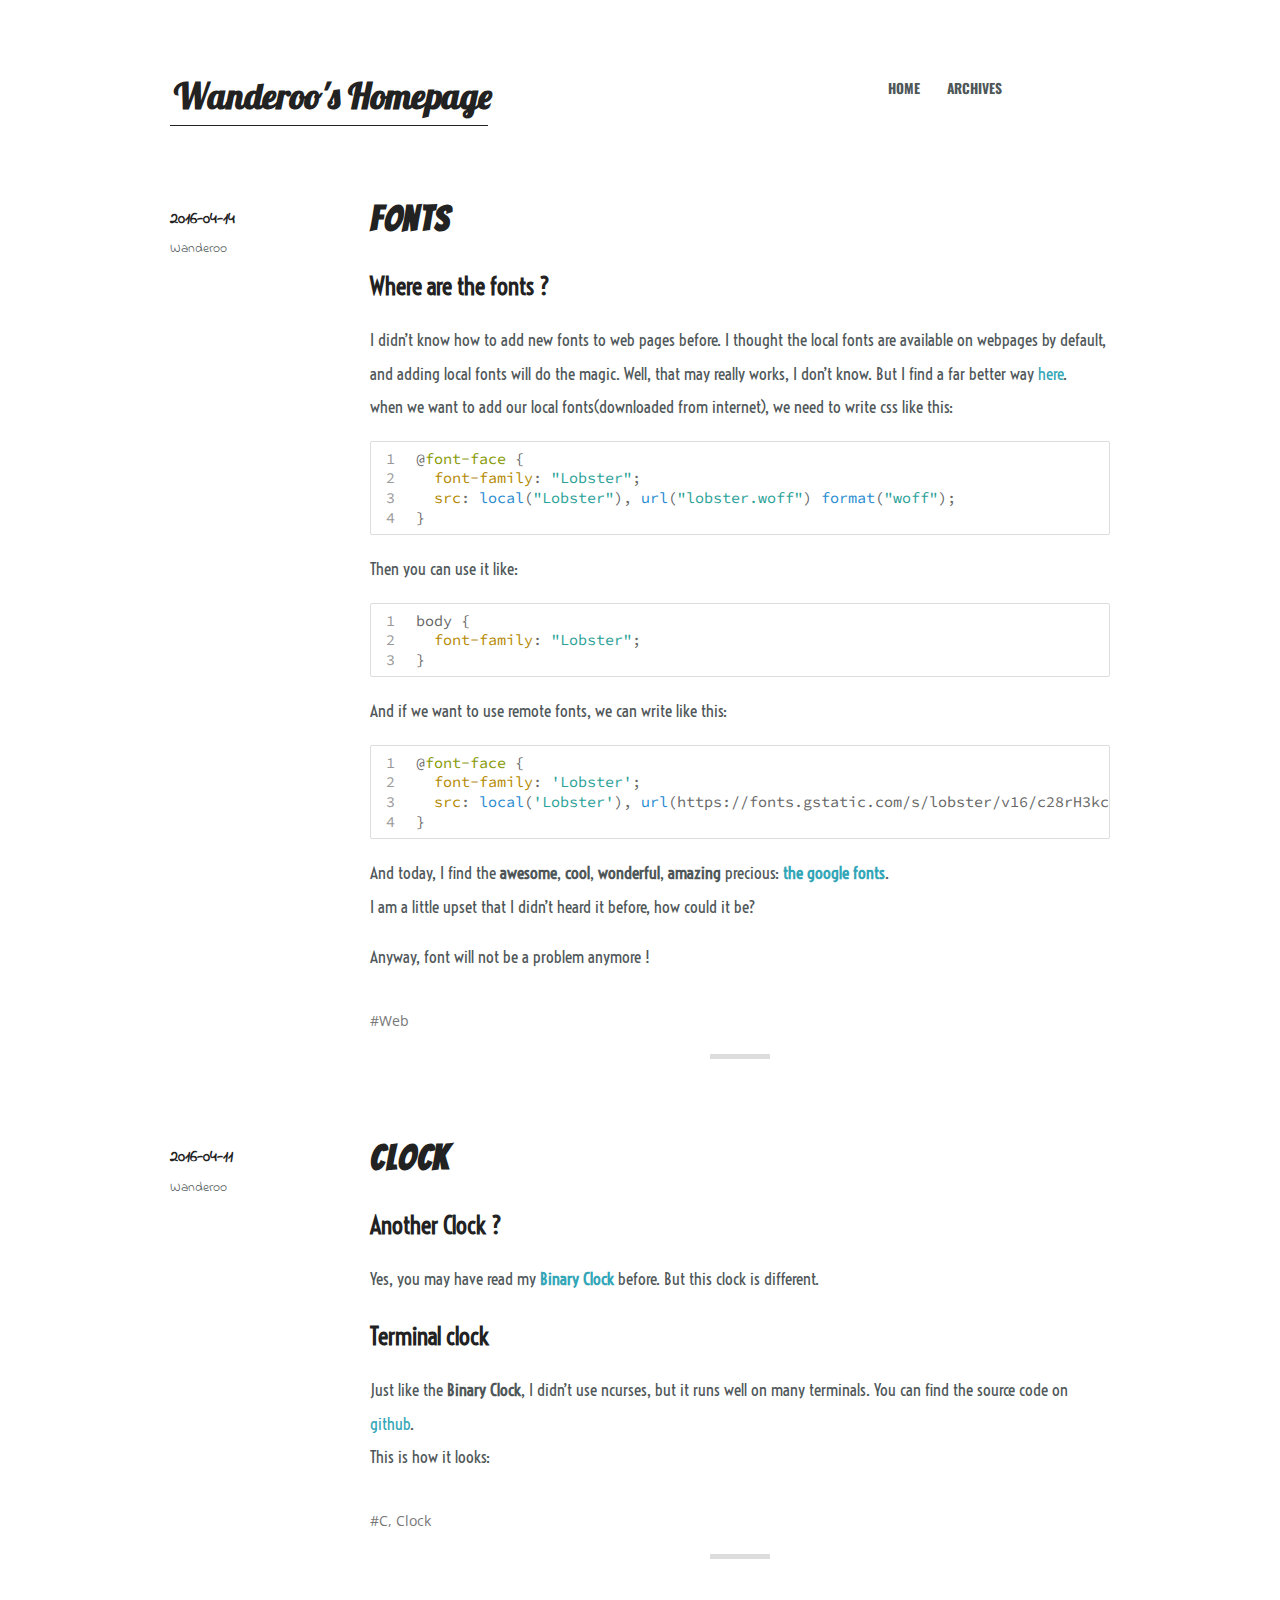
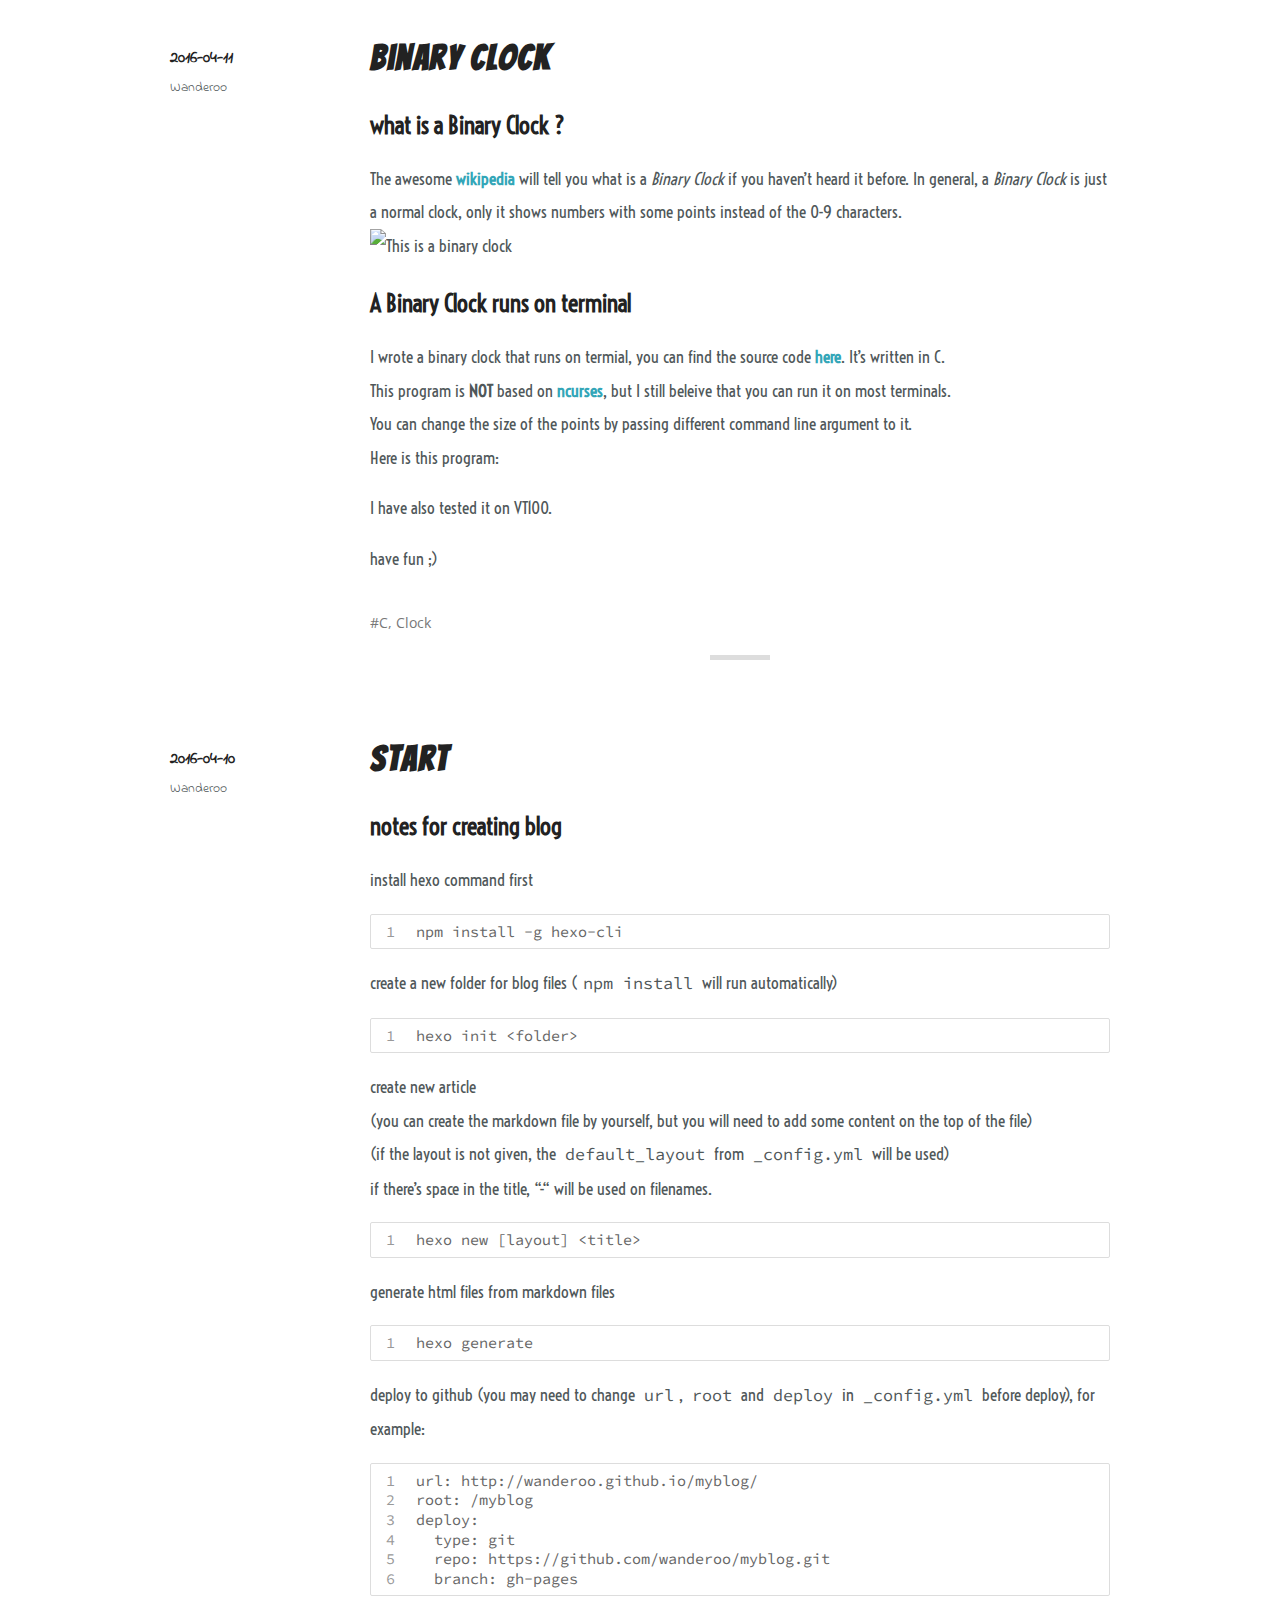
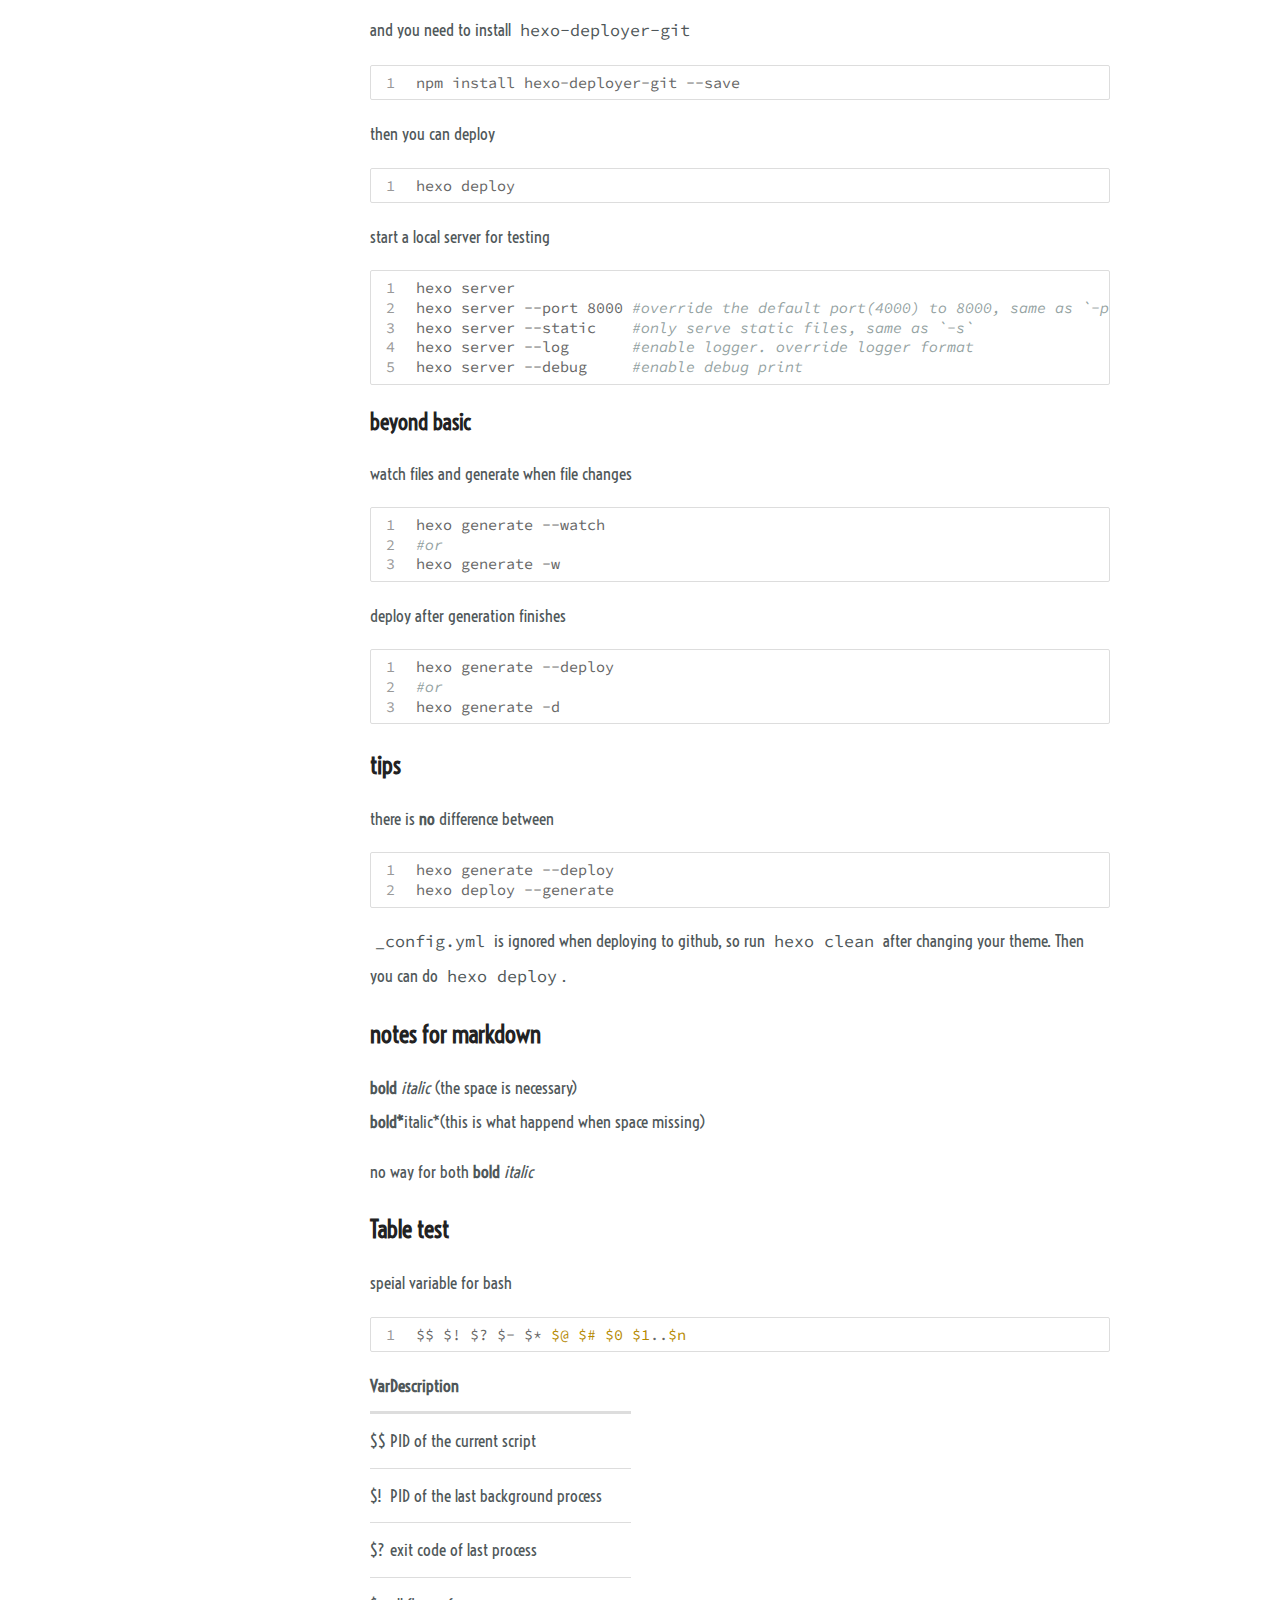
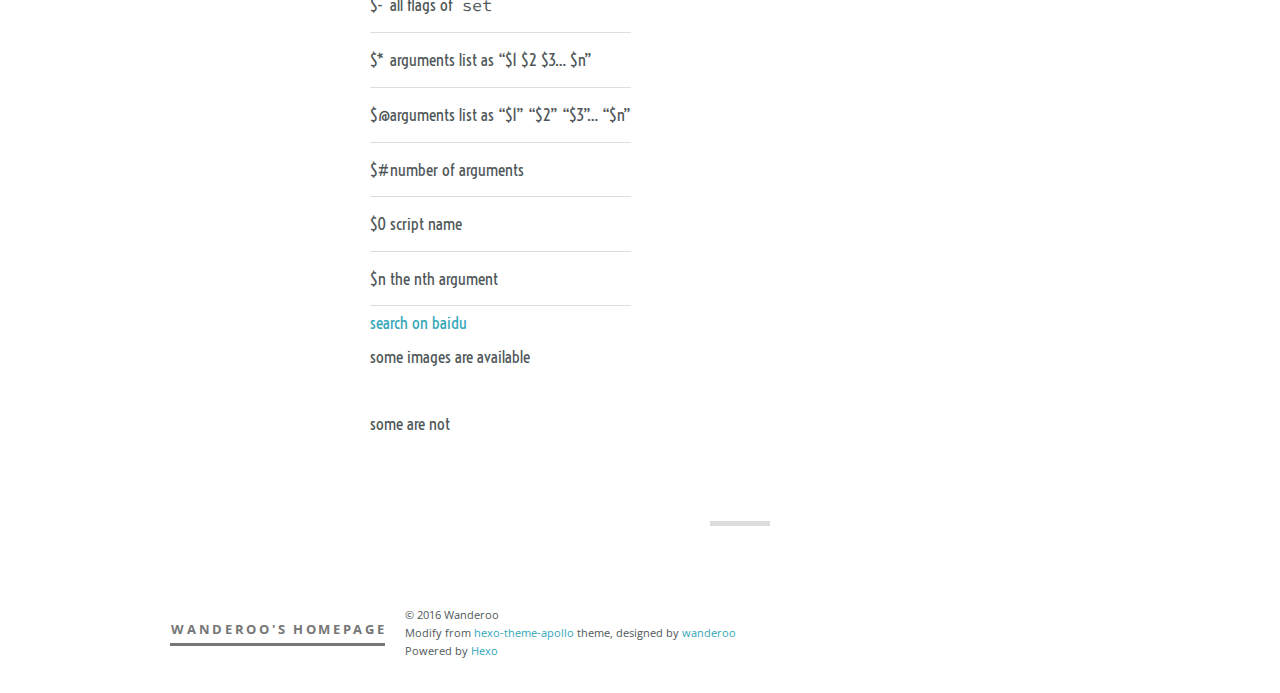
==== commit d2405870: "Site updated: 2016-04-19 12:59:29" ====
--- a/index.html
+++ b/index.html
@@ -251,6 +251,7 @@
 <p>create new article<br>(you can create the markdown file by yourself, but you will need to add some content on the top of the file)<br>(if the layout is not given, the <code>default_layout</code> from <code>_config.yml</code> will be used)<br>if there’s space in the title, “-“ will be used on filenames.<br><figure class="highlight sh"><table><tr><td class="gutter"><pre><span class="line">1</span><br></pre></td><td class="code"><pre><span class="line">hexo new [layout] &lt;title&gt;</span><br></pre></td></tr></table></figure></p>
 <p>generate html files from markdown files<br><figure class="highlight sh"><table><tr><td class="gutter"><pre><span class="line">1</span><br></pre></td><td class="code"><pre><span class="line">hexo generate</span><br></pre></td></tr></table></figure></p>
 <p>deploy to github (you may need to change <code>url</code>, <code>root</code> and <code>deploy</code> in <code>_config.yml</code> before deploy), for example:<br><figure class="highlight plain"><table><tr><td class="gutter"><pre><span class="line">1</span><br><span class="line">2</span><br><span class="line">3</span><br><span class="line">4</span><br><span class="line">5</span><br><span class="line">6</span><br></pre></td><td class="code"><pre><span class="line">url: http://wanderoo.github.io/myblog/</span><br><span class="line">root: /myblog</span><br><span class="line">deploy:</span><br><span class="line">  type: git</span><br><span class="line">  repo: https://github.com/wanderoo/myblog.git</span><br><span class="line">  branch: gh-pages</span><br></pre></td></tr></table></figure></p>
+<p>and you need to install <code>hexo-deployer-git</code><br><figure class="highlight sh"><table><tr><td class="gutter"><pre><span class="line">1</span><br></pre></td><td class="code"><pre><span class="line">npm install hexo-deployer-git --save</span><br></pre></td></tr></table></figure></p>
 <p>then you can deploy<br><figure class="highlight sh"><table><tr><td class="gutter"><pre><span class="line">1</span><br></pre></td><td class="code"><pre><span class="line">hexo deploy</span><br></pre></td></tr></table></figure></p>
 <p>start a local server for testing<br><figure class="highlight sh"><table><tr><td class="gutter"><pre><span class="line">1</span><br><span class="line">2</span><br><span class="line">3</span><br><span class="line">4</span><br><span class="line">5</span><br></pre></td><td class="code"><pre><span class="line">hexo server</span><br><span class="line">hexo server --port 8000 <span class="comment">#override the default port(4000) to 8000, same as `-p`</span></span><br><span class="line">hexo server --static    <span class="comment">#only serve static files, same as `-s`</span></span><br><span class="line">hexo server --log       <span class="comment">#enable logger. override logger format</span></span><br><span class="line">hexo server --debug     <span class="comment">#enable debug print</span></span><br></pre></td></tr></table></figure></p>
 <h4 id="beyond-basic"><a href="#beyond-basic" class="headerlink" title="beyond basic"></a>beyond basic</h4><p>watch files and generate when file changes<br><figure class="highlight sh"><table><tr><td class="gutter"><pre><span class="line">1</span><br><span class="line">2</span><br><span class="line">3</span><br></pre></td><td class="code"><pre><span class="line">hexo generate --watch</span><br><span class="line"><span class="comment">#or</span></span><br><span class="line">hexo generate -w</span><br></pre></td></tr></table></figure></p>
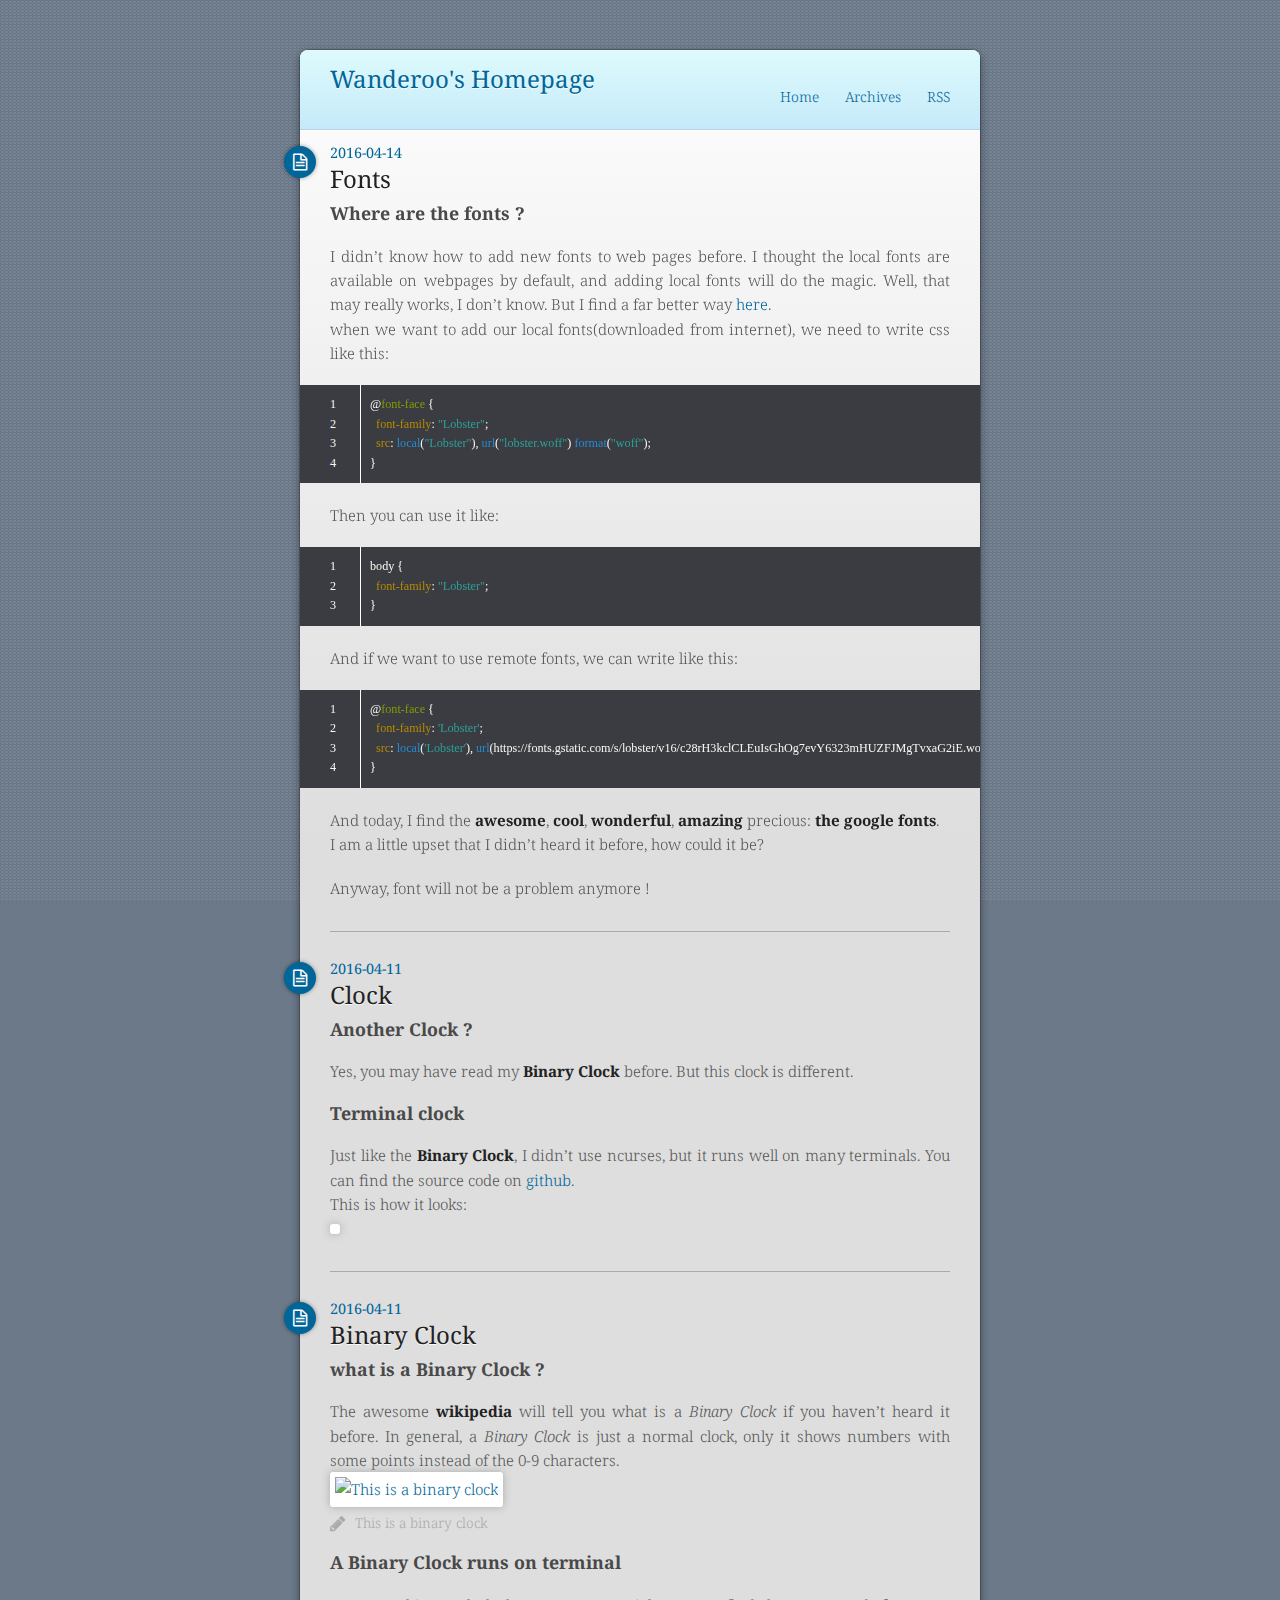
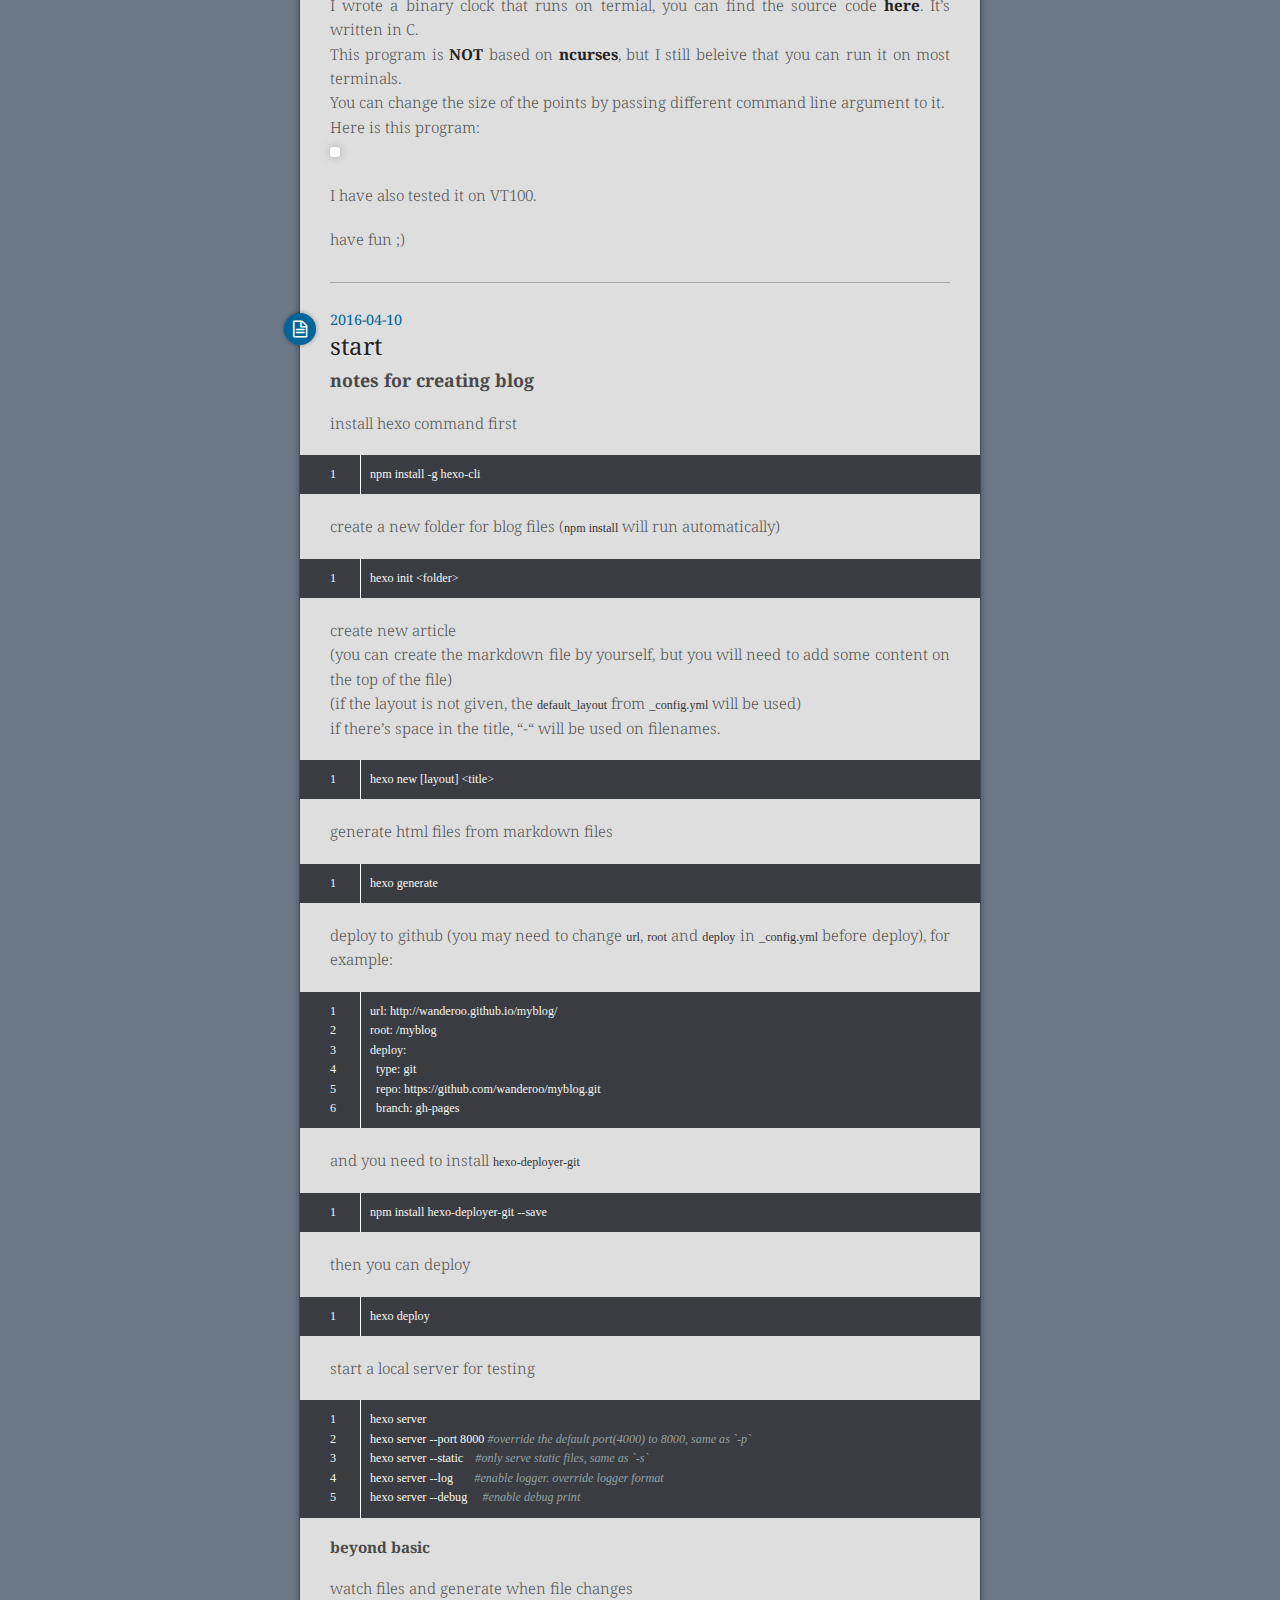
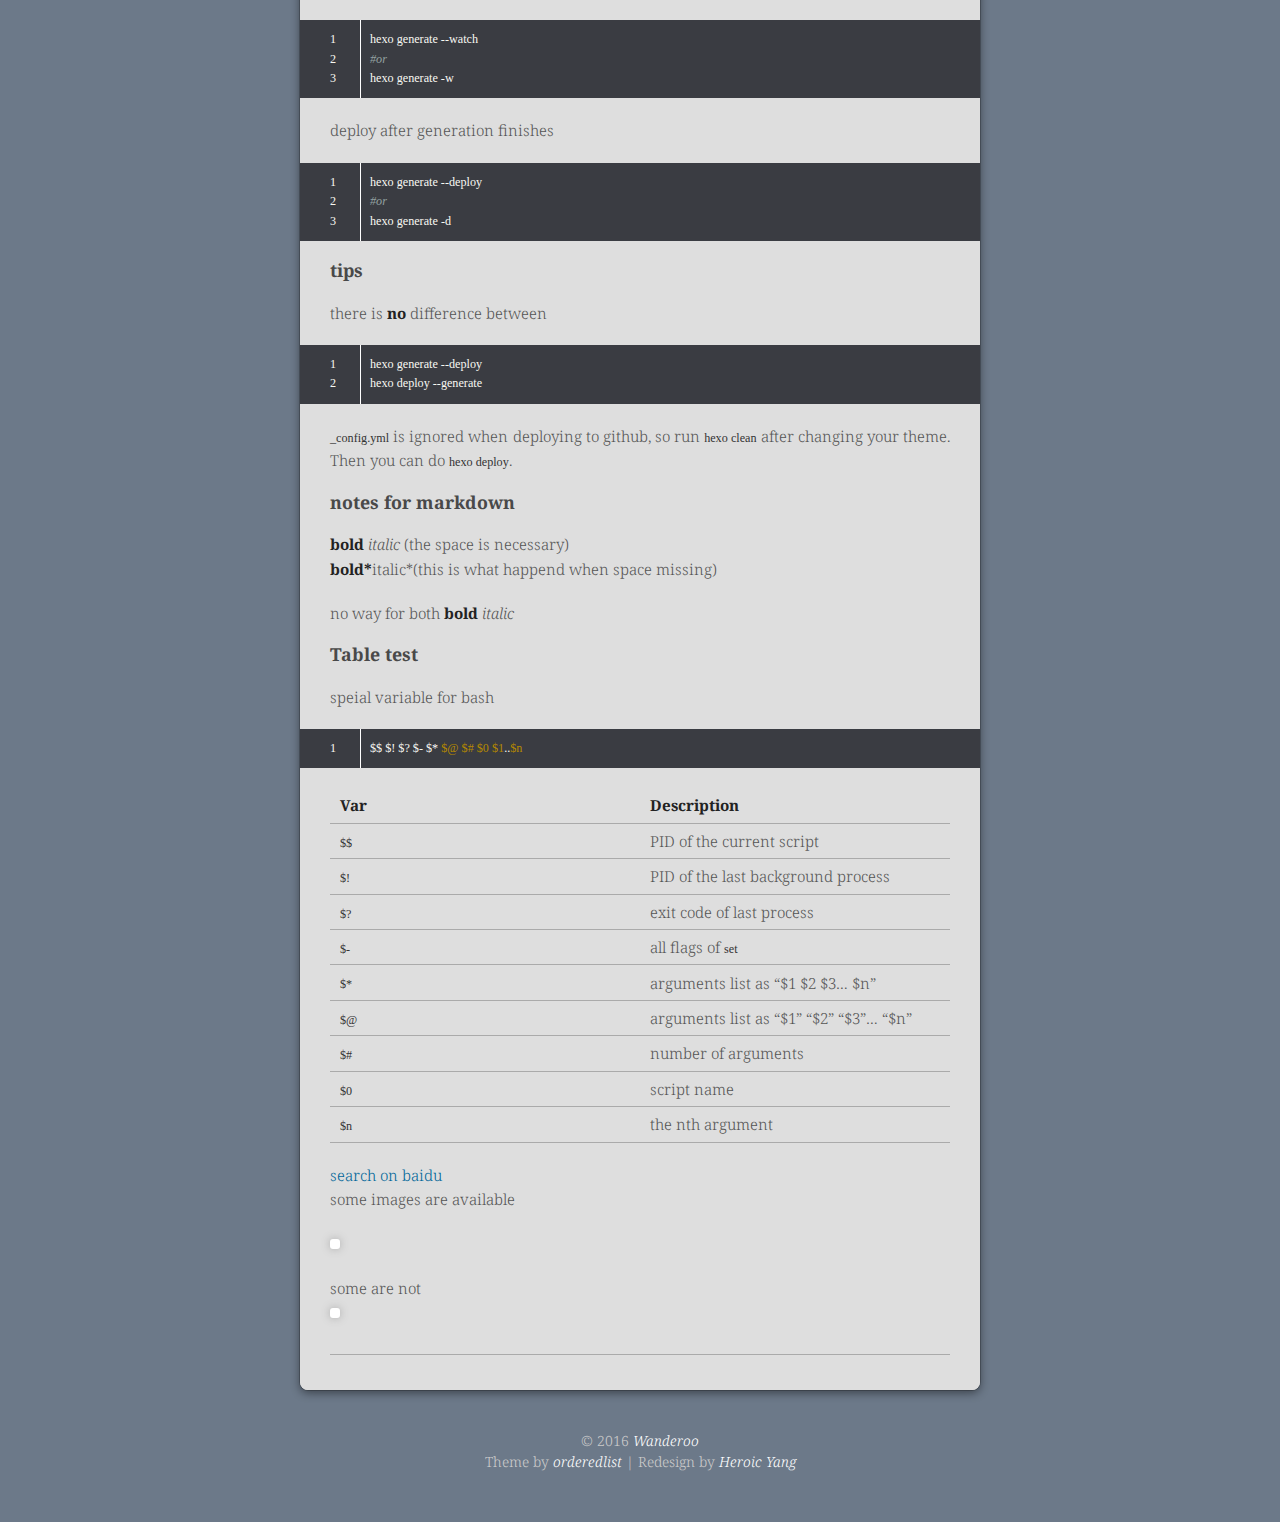
==== commit c43bca6e: "Site updated: 2016-05-03 13:47:19" ====
--- a/index.html
+++ b/index.html
@@ -1,24 +1,15 @@
-<!DOCTYPE html>
+<!DOCTYPE HTML>
 <html>
 <head>
-
-  <!-- use google fonts -->
-  <link href='https://fonts.googleapis.com/css?family=Lobster' rel='stylesheet' type='text/css'>
-  <link href='https://fonts.googleapis.com/css?family=Bangers' rel='stylesheet' type='text/css'>
-  <link href='https://fonts.googleapis.com/css?family=Oswald' rel='stylesheet' type='text/css'>
-  <link href='https://fonts.googleapis.com/css?family=Indie Flower' rel='stylesheet' type='text/css'>
-  <!--
-  <link href='https://fonts.googleapis.com/css?family=Dancing Script' rel='stylesheet' type='text/css'>
-  <link href='https://fonts.googleapis.com/css?family=Kaushan Script' rel='stylesheet' type='text/css'>
-  <link href='https://fonts.googleapis.com/css?family=Comfortaa' rel='stylesheet' type='text/css'>
-  -->
-  <link href='https://fonts.googleapis.com/css?family=Voltaire' rel='stylesheet' type='text/css'>
-
   <meta charset="utf-8">
-  
+  <meta http-equiv="X-UA-Compatible" content="chrome=1">
   
   <title>Wanderoo&#39;s Homepage</title>
-  <meta name="viewport" content="width=device-width">
+  <meta name="viewport" content="width=device-width, initial-scale=1, maximum-scale=1, user-scalable=no">
+  
+    <meta name="author" content="Wanderoo">
+  
+  
   <meta name="description">
 <meta property="og:type" content="website">
 <meta property="og:title" content="Wanderoo's Homepage">
@@ -29,224 +20,174 @@
 <meta name="twitter:title" content="Wanderoo's Homepage">
 <meta name="twitter:description">
   
-    <link rel="alternative" href="/atom.xml" title="Wanderoo&#39;s Homepage" type="application/atom+xml">
-  
-  
-    <link rel="icon" href="/favicon.png">
+    <link rel="alternate" href="/atom.xml" title="Wanderoo&#39;s Homepage" type="application/atom+xml">
+  
+  
+    <link rel="icon" type="image/x-icon" href="/favicon.ico">
   
   <link rel="stylesheet" href="/css/style.css">
   <!--[if lt IE 9]><script src="//html5shiv.googlecode.com/svn/trunk/html5.js"></script><![endif]-->
   
 </head>
+
 <body>
-  <div id="container">
-    <div class="mobile-nav-panel">
-	<i class="icon-reorder icon-large"></i>
-</div>
-<header id="header">
-	<h1 class="blog-title">
-		<a href="/">Wanderoo&#39;s Homepage</a>
-	</h1>
-	<nav class="nav">
-		<ul>
-			<li><a href="/">Home</a></li><li><a href="/archives">Archives</a></li>
-			<li><a id="nav-search-btn" class="nav-icon" title="Search"></a></li>
-			<li><a href="/atom.xml" id="nav-rss-link" class="nav-icon" title="RSS Feed"></a></li>
-		</ul>
-	</nav>
-	<div id="search-form-wrap">
-		<form action="//google.com/search" method="get" accept-charset="UTF-8" class="search-form"><input type="search" name="q" results="0" class="search-form-input" placeholder="Search"><button type="submit" class="search-form-submit">&#xF002;</button><input type="hidden" name="sitesearch" value="http://yoursite.com"></form>
-	</div>
+  <div class="wrapper">
+    <header id="header">
+  <div class="title">
+    <h1><a href="/">Wanderoo&#39;s Homepage</a></h1>
+    <p><a href="/"></a></p>
+  </div>
+  <nav class="nav">
+    <ul>
+      
+        <li><a href="/">Home</a></li>
+      
+        <li><a href="/archives">Archives</a></li>
+      
+      
+        <li><a href="/atom.xml">RSS</a></li>
+      
+    </ul>
+    <div class="clearfix"></div>
+  </nav>
+  <div class="clearfix"></div>
 </header>
-    <div id="main">
-      
-  
-    <article id="post-Fonts" class="post">
-	<footer class="entry-meta-header">
-		<span class="meta-elements date">
-			<a href="/2016/04/14/Fonts/" class="article-date">
-  <time datetime="2016-04-14T15:19:07.000Z" itemprop="datePublished">2016-04-14</time>
+    <div class="content">
+
+
+
+
+  
+    <article class="post">
+  <header>
+    
+      <div class="icon"></div>
+      <a href="/2016/04/14/Fonts/">
+  <time datetime="2016-04-14T15:19:07.000Z">
+    2016-04-14
+  </time>
 </a>
-		</span>
-		<span class="meta-elements author">Wanderoo</span>
-		<div class="commentscount">
-			
-		</div>
-	</footer>
-	
-	<header class="entry-header">
-		
-  
-    <h1 itemprop="name" class="entry-title">
-      <a class="article-title" href="/2016/04/14/Fonts/">Fonts</a>
-    </h1>
-  
-
-	</header>
-	<div class="entry-content">
-		
-    	<h3 id="Where-are-the-fonts"><a href="#Where-are-the-fonts" class="headerlink" title="Where are the fonts ?"></a>Where are the fonts ?</h3><p>I didn’t know how to add new fonts to web pages before. I thought the local fonts are available on webpages by default, and adding local fonts will do the magic. Well, that may really works, I don’t know. But I find a far better way <a href="http://baoxiehao.com/2015/02/01/Learn%20to%20Code%20HTML%20&amp;%20CSS%2006/" target="_blank" rel="external">here</a>.<br>when we want to add our local fonts(downloaded from internet), we need to write css like this:<br><figure class="highlight css"><table><tr><td class="gutter"><pre><span class="line">1</span><br><span class="line">2</span><br><span class="line">3</span><br><span class="line">4</span><br></pre></td><td class="code"><pre><span class="line">@<span class="keyword">font-face</span> &#123;</span><br><span class="line">  <span class="attribute">font-family</span>: <span class="string">"Lobster"</span>;</span><br><span class="line">  <span class="attribute">src</span>: <span class="built_in">local</span>(<span class="string">"Lobster"</span>), <span class="built_in">url</span>(<span class="string">"lobster.woff"</span>) <span class="built_in">format</span>(<span class="string">"woff"</span>);</span><br><span class="line">&#125;</span><br></pre></td></tr></table></figure></p>
+    
+    
+  
+    <h1 class="title"><a href="/2016/04/14/Fonts/">Fonts</a></h1>
+  
+
+  </header>
+  
+  <div class="entry">
+    
+      <h3 id="Where-are-the-fonts"><a href="#Where-are-the-fonts" class="headerlink" title="Where are the fonts ?"></a>Where are the fonts ?</h3><p>I didn’t know how to add new fonts to web pages before. I thought the local fonts are available on webpages by default, and adding local fonts will do the magic. Well, that may really works, I don’t know. But I find a far better way <a href="http://baoxiehao.com/2015/02/01/Learn%20to%20Code%20HTML%20&amp;%20CSS%2006/" target="_blank" rel="external">here</a>.<br>when we want to add our local fonts(downloaded from internet), we need to write css like this:<br><figure class="highlight css"><table><tr><td class="gutter"><pre><span class="line">1</span><br><span class="line">2</span><br><span class="line">3</span><br><span class="line">4</span><br></pre></td><td class="code"><pre><span class="line">@<span class="keyword">font-face</span> &#123;</span><br><span class="line">  <span class="attribute">font-family</span>: <span class="string">"Lobster"</span>;</span><br><span class="line">  <span class="attribute">src</span>: <span class="built_in">local</span>(<span class="string">"Lobster"</span>), <span class="built_in">url</span>(<span class="string">"lobster.woff"</span>) <span class="built_in">format</span>(<span class="string">"woff"</span>);</span><br><span class="line">&#125;</span><br></pre></td></tr></table></figure></p>
 <p>Then you can use it like:<br><figure class="highlight css"><table><tr><td class="gutter"><pre><span class="line">1</span><br><span class="line">2</span><br><span class="line">3</span><br></pre></td><td class="code"><pre><span class="line"><span class="selector-tag">body</span> &#123;</span><br><span class="line">  <span class="attribute">font-family</span>: <span class="string">"Lobster"</span>;</span><br><span class="line">&#125;</span><br></pre></td></tr></table></figure></p>
 <p>And if we want to use remote fonts, we can write like this:<br><figure class="highlight css"><table><tr><td class="gutter"><pre><span class="line">1</span><br><span class="line">2</span><br><span class="line">3</span><br><span class="line">4</span><br></pre></td><td class="code"><pre><span class="line">@<span class="keyword">font-face</span> &#123;</span><br><span class="line">  <span class="attribute">font-family</span>: <span class="string">'Lobster'</span>;</span><br><span class="line">  <span class="attribute">src</span>: <span class="built_in">local</span>(<span class="string">'Lobster'</span>), <span class="built_in">url</span>(https://fonts.gstatic.com/s/lobster/v16/c28rH3kclCLEuIsGhOg7evY6323mHUZFJMgTvxaG2iE.woff2) <span class="built_in">format</span>(<span class="string">'woff2'</span>);</span><br><span class="line">&#125;</span><br></pre></td></tr></table></figure></p>
 <p>And today, I find the <strong>awesome</strong>, <strong>cool</strong>, <strong>wonderful</strong>, <strong>amazing</strong> precious: <a href="https://www.google.com/fonts" target="_blank" rel="external"><strong>the google fonts</strong></a>.<br>I am a little upset that I didn’t heard it before, how could it be?</p>
 <p>Anyway, font will not be a problem anymore !</p>
 
     
-	</div>
-	<footer class="entry-footer">
-		<div class="entry-meta-footer">
-			<span class="category">
-				
-			</span>
-			<span class="tags">
-				
-  <ul class="article-tag-list"><li class="article-tag-list-item"><a class="article-tag-list-link" href="/tags/Web/">Web</a></li></ul>
-
-			</span>
-		</div>
-	</footer>
-	
+  </div>
+  <footer class="end-sep">
+    
+      
+      
+    
+    <div class="clearfix"></div>
+  </footer>
 </article>
 
 
-	<hr class="article-devider">
-
-
-
-
-
-  
-    <article id="post-Clock" class="post">
-	<footer class="entry-meta-header">
-		<span class="meta-elements date">
-			<a href="/2016/04/11/Clock/" class="article-date">
-  <time datetime="2016-04-11T09:37:24.000Z" itemprop="datePublished">2016-04-11</time>
+  
+    <article class="post">
+  <header>
+    
+      <div class="icon"></div>
+      <a href="/2016/04/11/Clock/">
+  <time datetime="2016-04-11T09:37:24.000Z">
+    2016-04-11
+  </time>
 </a>
-		</span>
-		<span class="meta-elements author">Wanderoo</span>
-		<div class="commentscount">
-			
-		</div>
-	</footer>
-	
-	<header class="entry-header">
-		
-  
-    <h1 itemprop="name" class="entry-title">
-      <a class="article-title" href="/2016/04/11/Clock/">Clock</a>
-    </h1>
-  
-
-	</header>
-	<div class="entry-content">
-		
-    	<h3 id="Another-Clock"><a href="#Another-Clock" class="headerlink" title="Another Clock ?"></a>Another Clock ?</h3><p>Yes, you may have read my <a href="http://wanderoo.github.io/2016/04/11/Binary-Clock/" target="_blank" rel="external"><strong>Binary Clock</strong></a> before. But this clock is different.</p>
+    
+    
+  
+    <h1 class="title"><a href="/2016/04/11/Clock/">Clock</a></h1>
+  
+
+  </header>
+  
+  <div class="entry">
+    
+      <h3 id="Another-Clock"><a href="#Another-Clock" class="headerlink" title="Another Clock ?"></a>Another Clock ?</h3><p>Yes, you may have read my <a href="http://wanderoo.github.io/2016/04/11/Binary-Clock/" target="_blank" rel="external"><strong>Binary Clock</strong></a> before. But this clock is different.</p>
 <h3 id="Terminal-clock"><a href="#Terminal-clock" class="headerlink" title="Terminal clock"></a>Terminal clock</h3><p>Just like the <strong>Binary Clock</strong>, I didn’t use ncurses, but it runs well on many terminals. You can find the source code on <a href="https://github.com/wanderoo/clock" target="_blank" rel="external">github</a>.<br>This is how it looks:<br><img src="https://raw.githubusercontent.com/wanderoo/resources/master/clock_1.gif" alt=""></p>
 
     
-	</div>
-	<footer class="entry-footer">
-		<div class="entry-meta-footer">
-			<span class="category">
-				
-			</span>
-			<span class="tags">
-				
-  <ul class="article-tag-list"><li class="article-tag-list-item"><a class="article-tag-list-link" href="/tags/C-Clock/">C, Clock</a></li></ul>
-
-			</span>
-		</div>
-	</footer>
-	
+  </div>
+  <footer class="end-sep">
+    
+      
+      
+    
+    <div class="clearfix"></div>
+  </footer>
 </article>
 
 
-	<hr class="article-devider">
-
-
-
-
-
-  
-    <article id="post-Binary-Clock" class="post">
-	<footer class="entry-meta-header">
-		<span class="meta-elements date">
-			<a href="/2016/04/11/Binary-Clock/" class="article-date">
-  <time datetime="2016-04-11T09:04:05.000Z" itemprop="datePublished">2016-04-11</time>
+  
+    <article class="post">
+  <header>
+    
+      <div class="icon"></div>
+      <a href="/2016/04/11/Binary-Clock/">
+  <time datetime="2016-04-11T09:04:05.000Z">
+    2016-04-11
+  </time>
 </a>
-		</span>
-		<span class="meta-elements author">Wanderoo</span>
-		<div class="commentscount">
-			
-		</div>
-	</footer>
-	
-	<header class="entry-header">
-		
-  
-    <h1 itemprop="name" class="entry-title">
-      <a class="article-title" href="/2016/04/11/Binary-Clock/">Binary Clock</a>
-    </h1>
-  
-
-	</header>
-	<div class="entry-content">
-		
-    	<h3 id="what-is-a-Binary-Clock"><a href="#what-is-a-Binary-Clock" class="headerlink" title="what is a Binary Clock ?"></a>what is a Binary Clock ?</h3><p>The awesome <a href="https://en.wikipedia.org/wiki/Binary_clock" target="_blank" rel="external"><strong>wikipedia</strong></a> will tell you what is a <em>Binary Clock</em> if you haven’t heard it before. In general, a <em>Binary Clock</em> is just a normal clock, only it shows numbers with some points instead of the 0-9 characters.<br><img src="https://upload.wikimedia.org/wikipedia/commons/thumb/a/a3/Digital-BCD-clock.jpg/800px-Digital-BCD-clock.jpg" alt="This is a binary clock"></p>
+    
+    
+  
+    <h1 class="title"><a href="/2016/04/11/Binary-Clock/">Binary Clock</a></h1>
+  
+
+  </header>
+  
+  <div class="entry">
+    
+      <h3 id="what-is-a-Binary-Clock"><a href="#what-is-a-Binary-Clock" class="headerlink" title="what is a Binary Clock ?"></a>what is a Binary Clock ?</h3><p>The awesome <a href="https://en.wikipedia.org/wiki/Binary_clock" target="_blank" rel="external"><strong>wikipedia</strong></a> will tell you what is a <em>Binary Clock</em> if you haven’t heard it before. In general, a <em>Binary Clock</em> is just a normal clock, only it shows numbers with some points instead of the 0-9 characters.<br><img src="https://upload.wikimedia.org/wikipedia/commons/thumb/a/a3/Digital-BCD-clock.jpg/800px-Digital-BCD-clock.jpg" alt="This is a binary clock"></p>
 <h3 id="A-Binary-Clock-runs-on-terminal"><a href="#A-Binary-Clock-runs-on-terminal" class="headerlink" title="A Binary Clock runs on terminal"></a>A Binary Clock runs on terminal</h3><p>I wrote a binary clock that runs on termial, you can find the source code <a href="https://github.com/wanderoo/binaryclock" target="_blank" rel="external"><strong>here</strong></a>. It’s written in C.<br>This program is <strong>NOT</strong> based on <a href="https://en.wikipedia.org/wiki/Ncurses" target="_blank" rel="external"><strong>ncurses</strong></a>, but I still beleive that you can run it on most terminals.<br>You can change the size of the points by passing different command line argument to it.<br>Here is this program:<br><img src="https://raw.githubusercontent.com/wanderoo/resources/master/bclock_1.gif" alt=""></p>
 <p>I have also tested it on VT100.</p>
 <p>have fun ;)</p>
 
     
-	</div>
-	<footer class="entry-footer">
-		<div class="entry-meta-footer">
-			<span class="category">
-				
-			</span>
-			<span class="tags">
-				
-  <ul class="article-tag-list"><li class="article-tag-list-item"><a class="article-tag-list-link" href="/tags/C-Clock/">C, Clock</a></li></ul>
-
-			</span>
-		</div>
-	</footer>
-	
+  </div>
+  <footer class="end-sep">
+    
+      
+      
+    
+    <div class="clearfix"></div>
+  </footer>
 </article>
 
 
-	<hr class="article-devider">
-
-
-
-
-
-  
-    <article id="post-start" class="post">
-	<footer class="entry-meta-header">
-		<span class="meta-elements date">
-			<a href="/2016/04/10/start/" class="article-date">
-  <time datetime="2016-04-10T13:22:27.000Z" itemprop="datePublished">2016-04-10</time>
+  
+    <article class="post">
+  <header>
+    
+      <div class="icon"></div>
+      <a href="/2016/04/10/start/">
+  <time datetime="2016-04-10T13:22:27.000Z">
+    2016-04-10
+  </time>
 </a>
-		</span>
-		<span class="meta-elements author">Wanderoo</span>
-		<div class="commentscount">
-			
-		</div>
-	</footer>
-	
-	<header class="entry-header">
-		
-  
-    <h1 itemprop="name" class="entry-title">
-      <a class="article-title" href="/2016/04/10/start/">start</a>
-    </h1>
-  
-
-	</header>
-	<div class="entry-content">
-		
-    	<h3 id="notes-for-creating-blog"><a href="#notes-for-creating-blog" class="headerlink" title="notes for creating blog"></a>notes for creating blog</h3><p>install hexo command first<br><figure class="highlight sh"><table><tr><td class="gutter"><pre><span class="line">1</span><br></pre></td><td class="code"><pre><span class="line">npm install -g hexo-cli</span><br></pre></td></tr></table></figure></p>
+    
+    
+  
+    <h1 class="title"><a href="/2016/04/10/start/">start</a></h1>
+  
+
+  </header>
+  
+  <div class="entry">
+    
+      <h3 id="notes-for-creating-blog"><a href="#notes-for-creating-blog" class="headerlink" title="notes for creating blog"></a>notes for creating blog</h3><p>install hexo command first<br><figure class="highlight sh"><table><tr><td class="gutter"><pre><span class="line">1</span><br></pre></td><td class="code"><pre><span class="line">npm install -g hexo-cli</span><br></pre></td></tr></table></figure></p>
 <p>create a new folder for blog files (<code>npm install</code> will run automatically)<br><figure class="highlight sh"><table><tr><td class="gutter"><pre><span class="line">1</span><br></pre></td><td class="code"><pre><span class="line">hexo init &lt;folder&gt;</span><br></pre></td></tr></table></figure></p>
 <p>create new article<br>(you can create the markdown file by yourself, but you will need to add some content on the top of the file)<br>(if the layout is not given, the <code>default_layout</code> from <code>_config.yml</code> will be used)<br>if there’s space in the title, “-“ will be used on filenames.<br><figure class="highlight sh"><table><tr><td class="gutter"><pre><span class="line">1</span><br></pre></td><td class="code"><pre><span class="line">hexo new [layout] &lt;title&gt;</span><br></pre></td></tr></table></figure></p>
 <p>generate html files from markdown files<br><figure class="highlight sh"><table><tr><td class="gutter"><pre><span class="line">1</span><br></pre></td><td class="code"><pre><span class="line">hexo generate</span><br></pre></td></tr></table></figure></p>
@@ -270,39 +211,39 @@
 </thead>
 <tbody>
 <tr>
-<td>$$</td>
+<td><code>$$</code></td>
 <td>PID of the current script</td>
 </tr>
 <tr>
-<td>$!</td>
+<td><code>$!</code></td>
 <td>PID of the last background process</td>
 </tr>
 <tr>
-<td>$?</td>
+<td><code>$?</code></td>
 <td>exit code of last process</td>
 </tr>
 <tr>
-<td>$-</td>
+<td><code>$-</code></td>
 <td>all flags of <code>set</code></td>
 </tr>
 <tr>
-<td>$*</td>
+<td><code>$*</code></td>
 <td>arguments list as “$1 $2 $3… $n”</td>
 </tr>
 <tr>
-<td>$@</td>
+<td><code>$@</code></td>
 <td>arguments list as “$1” “$2” “$3”… “$n”</td>
 </tr>
 <tr>
-<td>$#</td>
+<td><code>$#</code></td>
 <td>number of arguments</td>
 </tr>
 <tr>
-<td>$0</td>
+<td><code>$0</code></td>
 <td>script name</td>
 </tr>
 <tr>
-<td>$n</td>
+<td><code>$n</code></td>
 <td>the nth argument</td>
 </tr>
 </tbody>
@@ -312,62 +253,53 @@
 <p>some are not<br><img src="https://img3.doubanio.com/view/photo/photo/public/p874840311.jpg" alt=""></p>
 
     
-	</div>
-	<footer class="entry-footer">
-		<div class="entry-meta-footer">
-			<span class="category">
-				
-			</span>
-			<span class="tags">
-				
-			</span>
-		</div>
-	</footer>
-	
+  </div>
+  <footer class="end-sep">
+    
+      
+      
+    
+    <div class="clearfix"></div>
+  </footer>
 </article>
 
 
-	<hr class="article-devider">
-
-
-
-
-
-  
-  
-
-    </div>
-    <div class="mb-search">
-  <form action="//google.com/search" method="get" accept-charset="utf-8">
-    <input type="search" name="q" results="0" placeholder="Search">
-    <input type="hidden" name="q" value="site:yoursite.com">
-  </form>
+  
+
+  <nav id="pagination">
+  
+  
+  <div class="clearfix"></div>
+</nav>
+
 </div>
-<footer id="footer">
-	<h1 class="footer-blog-title">
-		<a href="/">Wanderoo&#39;s Homepage</a>
-	</h1>
-	<span class="copyright">
-		&copy; 2016 Wanderoo<br>
-		Modify from <a href="https://github.com/joyceim/hexo-theme-apollo.git" target="_blank">hexo-theme-apollo</a> theme, designed by <a href="http://wanderoo.github.io" target="_blank">wanderoo</a><br>
-		Powered by <a href="http://hexo.io/" target="_blank">Hexo</a>
-	</span>
-</footer>
-
-    <!-- no need for global here, comment set in article.ejs
-
-
-
-<script src="//ajax.googleapis.com/ajax/libs/jquery/2.0.3/jquery.min.js"></script>
--->
+  </div>
+  <footer id="footer"><div class="copyright">
+  
+  &copy; 2016 <a href="/">Wanderoo</a>
+  
+</div>
+<div class="theme-copyright">
+  Theme by <a href="https://github.com/orderedlist" target="_blank">orderedlist</a>
+   | 
+  Redesign by <a href="http://heroicyang.com/" target="_blank">Heroic Yang</a>
+</div>
+<div class="clearfix"></div></footer>
+  <script src="//ajax.googleapis.com/ajax/libs/jquery/1.8/jquery.min.js"></script>
+<script src="/js/scale.fix.js"></script>
+<script src="/js/jquery.imagesloaded.min.js"></script>
+<script src="/js/gallery.js"></script>
+
 
 
 
 <link rel="stylesheet" href="/fancybox/jquery.fancybox.css" media="screen" type="text/css">
 <script src="/fancybox/jquery.fancybox.pack.js"></script>
-
-
-<script src="/js/script.js"></script>
-  </div>
+<script type="text/javascript">
+  (function($){
+    $('.fancybox').fancybox();
+  })(jQuery);
+</script>
+
 </body>
 </html>--- a/css/style.css
+++ b/css/style.css
@@ -1,289 +1,657 @@
-@charset "utf-8";
-@import url("//fonts.googleapis.com/css?family=Source+Code+Pro");
-@import url("//fonts.googleapis.com/css?family=Open+Sans:400,700");
-html,
-body,
-div,
-span,
-applet,
-object,
-iframe,
-h1,
-h2,
-h3,
-h4,
-h5,
-h6,
-p,
-blockquote,
-pre,
-a,
-abbr,
-acronym,
-address,
-big,
-cite,
-code,
-del,
-dfn,
-em,
-img,
-ins,
-kbd,
-q,
-s,
-samp,
-small,
-strike,
-strong,
-sub,
-sup,
-tt,
-var,
-dl,
-dt,
-dd,
-ol,
-ul,
-li,
-fieldset,
-form,
-label,
-legend,
-table,
-caption,
-tbody,
-tfoot,
-thead,
-tr,
-th,
-td {
+@import url("https://fonts.googleapis.com/css?family=Droid+Serif:400italic,700italic,400,700");
+@font-face {
+  font-family: 'FontAwesome';
+  font-style: normal;
+  font-weight: normal;
+  src: url("fonts/fontawesome-webfont.eot?#iefix") format('embedded-opentype'), url("fonts/fontawesome-webfont.woff") format('woff'), url("fonts/fontawesome-webfont.ttf") format('truetype'), url("fonts/fontawesome-webfont.svg#FontAwesomeRegular") format('svg');
+}
+html {
+  background: #6c7989;
+  background: #6c7989 -webkit-linear-gradient(#6c7989, #434b55) fixed;
+  background: #6c7989 -moz-linear-gradient(#6c7989, #434b55) fixed;
+  background: #6c7989 -o-linear-gradient(#6c7989, #434b55) fixed;
+  background: #6c7989 -ms-linear-gradient(#6c7989, #434b55) fixed;
+  background: #6c7989 linear-gradient(#6c7989, #434b55) fixed;
+  background-image: url("images/checker.png");
+}
+body {
+  padding: 50px 0;
+  margin: 0;
+  font: 1em/1.5 "Droid Serif", Helvetica Neue, Helvetica, Arial, sans-serif;
+  color: #555;
+  font-weight: 300;
+}
+.wrapper {
+  width: 680px;
+  margin: 0 auto;
+  background: #dedede;
+  -webkit-border-radius: 8px;
+  border-radius: 8px;
+  -webkit-box-shadow: rgba(0,0,0,0.2) 0 0 0 1px, rgba(0,0,0,0.45) 0 3px 10px;
+  box-shadow: rgba(0,0,0,0.2) 0 0 0 1px, rgba(0,0,0,0.45) 0 3px 10px;
+}
+header,
+section,
+footer {
+  display: block;
+}
+a {
+  color: #069;
+  text-decoration: none;
+}
+p {
+  margin: 0 0 20px;
+  padding: 0;
+}
+strong {
+  color: #222;
+  font-weight: 700;
+}
+.content {
+  background: -webkit-linear-gradient(#fafafa, #dedede 700px);
+  background: -moz-linear-gradient(#fafafa, #dedede 700px);
+  background: -o-linear-gradient(#fafafa, #dedede 700px);
+  background: -ms-linear-gradient(#fafafa, #dedede 700px);
+  background: linear-gradient(#fafafa, #dedede 700px);
+  -webkit-border-radius: 0 0 8px 8px;
+  border-radius: 0 0 8px 8px;
+  border-top: 1px solid #fff;
+}
+.clearfix {
+  zoom: 1;
+}
+.clearfix:before,
+.clearfix:after {
+  content: "";
+  display: table;
+}
+.clearfix:after {
+  clear: both;
+}
+#header {
+  -webkit-border-radius: 8px 8px 0 0;
+  border-radius: 8px 8px 0 0;
+  background: #c6eafa -webkit-linear-gradient(#ddfbfc, #c6eafa);
+  background: #c6eafa -moz-linear-gradient(#ddfbfc, #c6eafa);
+  background: #c6eafa -o-linear-gradient(#ddfbfc, #c6eafa);
+  background: #c6eafa -ms-linear-gradient(#ddfbfc, #c6eafa);
+  background: #c6eafa linear-gradient(#ddfbfc, #c6eafa);
+  position: relative;
+  padding: 15px 30px;
+  border-bottom: 1px solid #b2d2e1;
+}
+#header .title {
+  float: left;
+}
+#header .nav {
+  float: right;
+  font-size: 0.875em;
+  font-family: "Droid Serif", Helvetica Neue, Helvetica, Arial, sans-serif;
+  line-height: 2.5em;
+}
+#header .nav ul {
+  list-style: none;
+}
+#header .nav ul li {
+  float: left;
+  margin-left: 26px;
+}
+#header h1 {
   margin: 0;
   padding: 0;
-  border: 0;
-  outline: 0;
-  font-weight: inherit;
-  font-style: inherit;
-  font-family: inherit;
-  font-size: 100%;
-  vertical-align: baseline;
-}
-body {
+  font-size: 1.5em;
+  font-weight: normal;
+  line-height: 1.2;
+  color: #069;
+  text-shadow: rgba(255,255,255,0.9) 0 1px 0;
+}
+#header.without-description h1 {
+  margin: 10px 0;
+}
+#header p {
+  margin: 0;
+  color: #61778b;
+  width: 300px;
+  font-size: 0.8125em;
+  font-style: italic;
+}
+article {
+  padding: 15px 30px;
+  position: relative;
+}
+article.page .icon {
+  display: none;
+}
+article.post .icon:before {
+  content: '\f0f6';
+}
+article.photo .icon:before {
+  content: '\f030';
+}
+article.link .icon:before {
+  content: '\f0c1';
+}
+article .gallery {
+  margin: 0 -30px 16px;
+  overflow: hidden;
+  position: relative;
+}
+article .gallery:hover .control {
+  opacity: 1;
+  -ms-filter: none;
+  filter: none;
+}
+article .gallery:hover img {
+  -webkit-transform: scale(1.1, 1.1);
+  -moz-transform: scale(1.1, 1.1);
+  -o-transform: scale(1.1, 1.1);
+  -ms-transform: scale(1.1, 1.1);
+  transform: scale(1.1, 1.1);
+  -webkit-transition: all 0.8s;
+  -moz-transition: all 0.8s;
+  -o-transition: all 0.8s;
+  -ms-transition: all 0.8s;
+  transition: all 0.8s;
+}
+@media screen and (max-width: 580px) {
+  article .gallery:hover img {
+    -webkit-transform: none;
+    -moz-transform: none;
+    -o-transform: none;
+    -ms-transform: none;
+    transform: none;
+    -webkit-transition: none;
+    -moz-transition: none;
+    -o-transition: none;
+    -ms-transition: none;
+    transition: none;
+  }
+}
+article .gallery img {
+  min-width: 100%;
+  max-width: 100%;
+  height: auto;
+  position: absolute;
+  top: 0;
+  left: 0;
+  opacity: 0;
+  -ms-filter: "progid:DXImageTransform.Microsoft.Alpha(Opacity=0)";
+  filter: alpha(opacity=0);
+  -webkit-transition: all 0.8s;
+  -moz-transition: all 0.8s;
+  -o-transition: all 0.8s;
+  -ms-transition: all 0.8s;
+  transition: all 0.8s;
+}
+article .gallery .control {
+  opacity: 0;
+  -ms-filter: "progid:DXImageTransform.Microsoft.Alpha(Opacity=0)";
+  filter: alpha(opacity=0);
+  -webkit-transition: 0.3s;
+  -moz-transition: 0.3s;
+  -o-transition: 0.3s;
+  -ms-transition: 0.3s;
+  transition: 0.3s;
+}
+article .gallery .prev,
+article .gallery .next {
+  position: absolute;
+  top: 0;
+  width: 50%;
+  height: 100%;
+  cursor: pointer;
+}
+article .gallery .prev:before,
+article .gallery .next:before {
+  position: absolute;
+  font: 24px/1 FontAwesome;
+  text-align: center;
+  width: 24px;
+  text-shadow: 0 0 15px rgba(0,0,0,0.5);
+  color: #fff;
+  margin-top: -12px;
+  top: 50%;
+}
+article .gallery .prev {
+  left: 0;
+}
+article .gallery .prev:before {
+  content: '\f053';
+  left: 10px;
+}
+article .gallery .next {
+  right: 0;
+}
+article .gallery .next:before {
+  content: '\f054';
+  right: 10px;
+}
+article header {
+  -webkit-border-radius: 0;
+  border-radius: 0;
+  background: none;
+  position: relative;
+  padding: 0;
+  border-bottom: 0;
+  margin-bottom: 10px;
+}
+article header .icon {
+  width: 32px;
+  height: 32px;
+  position: absolute;
+  top: 0px;
+  left: 0px;
+  margin-left: -46px;
+  color: #fff;
+  background: #069;
+  -webkit-border-radius: 100em;
+  border-radius: 100em;
+  -webkit-box-shadow: 0 0 4px rgba(0,0,0,0.4);
+  box-shadow: 0 0 4px rgba(0,0,0,0.4);
+}
+@media screen and (max-width: 600px) {
+  article header .icon {
+    display: none;
+  }
+}
+article header .icon:before {
+  position: absolute;
+  font: 20px FontAwesome;
+  top: 6px;
+  left: 0;
+  width: 32px;
+  text-align: center;
+}
+article header time {
+  font: 0.9em "Droid Serif", Helvetica Neue, Helvetica, Arial, sans-serif;
+  margin-bottom: 5px;
+  display: block;
   line-height: 1;
-  color: #000;
-  background: #fff;
-}
-ol,
-ul {
-  list-style: none;
-}
-table {
-  border-collapse: separate;
-  border-spacing: 0;
-  vertical-align: middle;
-}
-caption,
-th,
-td {
-  text-align: left;
+}
+article header .title {
+  font-size: 1.5em;
   font-weight: normal;
-  vertical-align: middle;
-}
-a img {
-  border: none;
-}
-input,
-button {
+  line-height: 1.2;
   margin: 0;
   padding: 0;
-}
-input::-moz-focus-inner,
-button::-moz-focus-inner {
-  border: 0;
+  text-shadow: rgba(255,255,255,0.9) 0 1px 0;
+}
+article header .title a {
+  color: #222;
+}
+article header .title a:hover {
+  color: #069;
+}
+article .entry {
+  font-size: 0.95em;
+  text-align: justify;
+  line-height: 1.6;
+}
+article .entry h1,
+article .entry h2,
+article .entry h3,
+article .entry h4,
+article .entry h5,
+article .entry h6 {
+  color: #222;
   padding: 0;
-}
-body {
+  margin: 0 0 20px;
+  line-height: 1.2;
+}
+article .entry p,
+article .entry ul,
+article .entry ol,
+article .entry table,
+article .entry dl {
+  margin: 0 0 20px;
+}
+article .entry p {
+  white-space: pre-wrap;
+  word-wrap: break-word;
+}
+article .entry h1,
+article .entry h2,
+article .entry h3 {
+  line-height: 1.1;
+}
+article .entry h1 {
+  font-size: 1.75em;
+}
+article .entry h2 {
+  color: #393939;
+}
+article .entry h3,
+article .entry h4,
+article .entry h5,
+article .entry h6 {
+  color: #494949;
+}
+article .entry blockquote {
+  margin: 0 -30px 20px;
+  padding: 15px 20px 1px 40px;
+  font-style: italic;
+  background: #ccc;
+  background: rgba(0,0,0,0.06);
+  color: #222;
+}
+article .entry img,
+article .entry video {
+  max-width: 98%;
+  -webkit-border-radius: 3px;
+  border-radius: 3px;
+  padding: 5px;
   background: #fff;
-  color: #4f5759;
-  font: 100% 'Open Sans', 'Helvetica Neue', 'Helvetica', 'Arial', 'ヒラギノ角ゴ Pro W3', 'Hiragino Kaku Gothic Pro', 'メイリオ', Meiryo, 'ＭＳ Ｐゴシック', 'MS PGothic', sans-serif;
-  text-rendering: optimizelegibility;
-  -webkit-text-size-adjust: 100%;
-  -webkit-font-smoothing: antialiased;
-  -moz-osx-font-smoothing: grayscale;
-}
-a {
-  color: #33a6b8;
-  text-decoration: none;
-}
-a:hover {
-  color: #2a8998;
-}
-strong,
-b {
-  font-weight: bold;
-}
-em {
-  font-style: italic;
-}
-code {
-  text-shadow: 0 1px #fff;
-  padding: 0 0.3em;
-}
-del {
-  text-decoration: line-through;
-}
-sub,
-sup {
-  font-size: 75%;
-  line-height: 0;
-  position: relative;
-}
-:root sub,
-:root sup {
-  vertical-align: baseline;
-}
-sup {
-  top: -0.5em;
-}
-sub {
-  bottom: -0.2em;
-}
-acronym,
-abbr {
-  border-bottom: 1px dotted;
-  font-variant: normal;
-}
-abbr {
-  cursor: help;
-}
-h1,
-h2,
-h3,
-h4,
-h5,
-h6 {
-  color: #222;
-  font-weight: bold;
-}
-h1 a,
-h2 a,
-h3 a,
-h4 a,
-h5 a,
-h6 a {
-  color: #222;
-  text-decoration: none;
-}
-h1 a:hover,
-h2 a:hover,
-h3 a:hover,
-h4 a:hover,
-h5 a:hover,
-h6 a:hover {
-  color: #222;
-}
-pre,
-code {
-  font-family: "Source Code Pro", Consolas, Monaco, Menlo, Consolas, monospace;
-  font-size: 1em;
-}
-.left,
-.alignleft {
-  float: left;
-}
-.right,
-.alignright {
-  float: right;
-}
-.entry-content .gist {
-  background: color-code;
-  border: 1px solid #ddd;
-  margin-top: 15px;
-  padding: 7px 15px;
-  -webkit-border-radius: 2px;
-  border-radius: 2px;
-  text-shadow: 0 0 1px #fff;
-  line-height: 1.6;
-  overflow: auto;
-  color: #666;
-}
-.entry-content .gist .gist-file {
-  border: none;
-  font-family: inherit;
-  margin: 0;
-  font-size: 0.9em;
-}
-.entry-content .gist .gist-file .gist-data {
+  -webkit-box-shadow: 0 0 8px #aaa;
+  box-shadow: 0 0 8px #aaa;
+}
+article .entry img.nstyle,
+article .entry video.nstyle {
+  -webkit-border-radius: 0;
+  border-radius: 0;
+  padding: 0;
   background: none;
-  border-bottom: none;
-}
-.entry-content .gist .gist-file .gist-data pre {
-  padding: 0 !important;
-  font-family: "Source Code Pro", Consolas, Monaco, Menlo, Consolas, monospace;
-}
-.entry-content .gist .gist-file .gist-meta {
-  background: none;
-  color: #999;
+  -webkit-box-shadow: none;
+  box-shadow: none;
+}
+article .entry iframe {
+  max-width: 98%;
+}
+article .entry .caption {
+  display: block;
   margin-top: 5px;
-  padding: 0;
-  text-shadow: 0 0 1px #fff;
-  font-size: 100%;
-}
-.entry-content .gist .gist-file .gist-meta a {
-  color: #33a6b8;
-}
-.entry-content .gist .gist-file .gist-meta a:visited {
-  color: #33a6b8;
-}
-figure.highlight {
-  background: color-code;
-  border: 1px solid #ddd;
-  margin: 0;
-  padding: 7px 15px;
-  -webkit-border-radius: 2px;
-  border-radius: 2px;
-  text-shadow: 0 0 1px #fff;
-  line-height: 1.6;
-  overflow: auto;
+  color: #aaa;
   position: relative;
   font-size: 0.9em;
-}
-figure.highlight figcaption {
-  color: #999;
-  margin-bottom: 5px;
+  padding-left: 25px;
+}
+article .entry .caption:before {
+  content: '\f040';
+  position: absolute;
+  font: 1.3em FontAwesome;
+  position: absolute;
+  left: 0;
+  top: 3px;
+}
+article .entry code,
+article .entry pre {
+  font-family: Monaco, Bitstream Vera Sans Mono, Lucida Console, Terminal;
+  color: #333;
+  font-size: 0.8em;
+  overflow-x: scroll;
+}
+article .entry code {
+  font-size: 0.8em;
+}
+article .entry pre {
+  padding: 10px 30px;
+  background: #3a3c42;
+  color: #f8f8f2;
+  margin: 0 -30px 16px;
+}
+@media screen and (max-width: 580px) {
+  article .entry pre {
+    margin: 0 -20px 16px;
+    padding: 10px 20px;
+  }
+}
+article .entry pre code {
+  color: #f8f8f2;
+}
+li article .entry pre {
+  margin-left: -60px;
+  padding-left: 60px;
+}
+article .entry .gist article {
+  padding: 10px;
+}
+article .entry .gist table {
+  margin: 0;
+}
+article .entry .gist table td {
+  border-bottom: 0;
+}
+article .entry .gist table td.line-numbers {
+  font-size: 12px;
+}
+article .entry .gist pre {
+  margin: 0 -10px 16px;
+  padding: 10px 20px;
+  background: #f8f8f8;
+  color: #333;
+}
+article .entry table {
+  width: 100%;
+  border-collapse: collapse;
+  table-layout: fixed;
+}
+article .entry th,
+article .entry td {
+  text-align: left;
+  padding: 5px 10px;
+  border-bottom: 1px solid #aaa;
+}
+article .entry dt {
+  color: #222;
+  font-weight: 700;
+}
+article .entry th {
+  color: #222;
+}
+article .entry small {
+  font-size: 0.7em;
+}
+article .entry hr {
+  border: 0;
+  background: #aaa;
+  height: 1px;
+  margin: 0 0 20px;
+}
+article .entry .text-lt {
+  text-decoration: line-through;
+}
+article footer {
+  font-size: 0.875em;
+  border-top: 1px solid #aaa;
+  padding: 10px 0 0 0;
+  margin-top: 10px;
+}
+article footer.end-sep {
+  border-top: none;
+  border-bottom: 1px solid #aaa;
+  padding: 0 0 10px 0;
+}
+article footer a:before {
+  font: 1.1em FontAwesome;
+  padding-right: 10px;
+  vertical-align: middle;
+}
+article footer a.more-link:before {
+  content: '\f054';
+}
+article footer a.comment-link:before {
+  content: '\f075';
+}
+article footer .categories,
+article footer .tags {
+  margin: 5px 0;
+}
+article footer .categories:before,
+article footer .tags:before {
+  font: 1.1em FontAwesome;
+  margin-right: 5px;
+}
+article footer .categories:before {
+  content: '\f07b';
+}
+article footer .tags:before {
+  content: '\f02b';
+}
+#comment {
+  padding: 0 20px 20px;
+  overflow-x: hidden;
+}
+#comment .title {
+  font-weight: normal;
+  margin-bottom: 15px;
+}
+#pagination {
+  padding-bottom: 20px;
+}
+#pagination a {
+  display: block;
+  padding: 5px 10px;
+  font-family: "Droid Serif", Helvetica Neue, Helvetica, Arial, sans-serif;
+  background: #069;
+  color: #fff;
+  text-decoration: none;
+}
+#pagination .prev {
+  float: left;
+}
+#pagination .prev:before {
+  content: '\f053';
+  padding-right: 10px;
+  font-family: FontAwesome;
+}
+#pagination .next {
+  float: right;
+}
+#pagination .next:after {
+  content: '\f054';
+  padding-left: 10px;
+  font-family: FontAwesome;
+}
+.archives-title {
+  font-weight: normal;
+  font-size: 1.4em;
+  margin-bottom: 10px;
+  padding: 0 30px;
   text-shadow: 0 0 1px #fff;
 }
-figure.highlight figcaption a {
-  position: absolute;
-  right: 15px;
+.archives-title:before {
+  font-family: FontAwesome;
+  content: '\f073';
+  margin-right: 10px;
+}
+.archives-title.tag:before {
+  content: '\f02b';
+}
+.archives-title.category:before {
+  content: '\f07b';
+}
+.archives-wrapper:last-child {
+  padding-bottom: 10px;
+}
+.archives-wrapper .archives-year > a {
+  color: #555;
+}
+.archives-wrapper .archives > article {
+  padding-top: 0;
+  padding-bottom: 0;
+}
+.archives-wrapper .archives > article header .title {
+  font-size: 1.1em;
+}
+#footer {
+  width: 680px;
+  margin: 20px auto 0;
+  padding: 20px 0 0;
+  font-size: 0.875em;
+  color: #ccc;
+  overflow: hidden;
+  text-align: center;
+}
+#footer a {
+  color: #fff;
+  font-style: italic;
+}
+@media screen and (max-width: 740px) {
+  body {
+    padding: 0;
+  }
+  .wrapper {
+    -webkit-border-radius: 0;
+    border-radius: 0;
+    -webkit-box-shadow: none;
+    box-shadow: none;
+    width: 100%;
+  }
+  #footer {
+    -webkit-border-radius: 0;
+    border-radius: 0;
+    margin: 0 auto;
+    padding: 10px;
+    width: auto;
+    text-align: left;
+  }
+}
+@media screen and (max-width: 580px) {
+  #header {
+    padding: 15px 20px;
+  }
+  #header .title {
+    float: none;
+  }
+  #header .nav ul li {
+    margin-left: 10px;
+  }
+  #header p {
+    width: 100%;
+  }
+  .archives-title {
+    padding: 0 20px;
+  }
+  article {
+    padding: 15px 20px;
+  }
+  article .gallery {
+    margin: 0 -20px 16px;
+  }
+  article .entry blockquote {
+    margin: 0 -20px 20px;
+  }
+}
+figure.highlight {
+  margin: 0 -30px 16px;
+  padding: 0 30px;
+  background: #3a3c42;
+}
+@media screen and (max-width: 580px) {
+  figure.highlight {
+    margin: 0 -20px 16px;
+    padding: 0 20px;
+  }
 }
 figure.highlight pre {
-  background: none;
-  border: none;
+  margin: 0 -30px 0px;
+}
+@media screen and (max-width: 580px) {
+  figure.highlight pre {
+    margin: 0 -20px 0px;
+  }
+}
+figure.highlight table {
+  margin: 0;
+  border-spacing: 0;
+}
+figure.highlight td {
   padding: 0;
-  margin: 0;
-}
-figure.highlight table {
-  margin-top: 0;
-  border-spacing: 0;
-}
-figure.highlight th {
-  font-weight: normal;
   border-bottom: 0;
-  padding-bottom: 0;
-}
-figure.highlight td {
-  border-bottom: 0;
-  padding: 0;
 }
 figure.highlight .gutter {
-  color: #999;
-  padding-right: 20px;
-  text-align: left;
-}
-figure.highlight .code {
-  border-left: 1px solid #fff;
-  color: #666;
+  width: 40px;
+}
+@media screen and (max-width: 580px) {
+  figure.highlight .gutter {
+    display: none;
+  }
+}
+figure.highlight .gutter pre {
+  position: relative;
+  padding: 10px 0 10px 30px;
+  border-right: 1px solid #fff;
+  height: 100%;
+  width: 30px;
 }
 pre .comment,
 pre .template_comment,
@@ -353,805 +721,231 @@
 pre .deletion {
   color: #dc322f;
 }
-#header {
-  display: block;
-  margin: 4em 0;
-  position: relative;
-  *zoom: 1;
-}
-#header:after {
-  display: block;
-  visibility: hidden;
-  font-size: 0;
-  height: 0;
-  clear: both;
-  content: ".";
-}
-.blog-title {
-  float: left;
-  display: inline-block;
-  font-size: 220%;
-  font-family: "Lobster";
-  font-weight: bold;
-  padding-bottom: 0.2em;
-  letter-spacing: 0em;
-  margin: 10px 0;
-  border-bottom: 1px solid #222;
-}
-.blog-title:hover {
-  border-color: #33a6b8;
-}
-.blog-title:hover a {
-  color: #33a6b8;
-}
-.blog-title a {
-  position: relative;
-  left: 0.1em;
-  padding: 0.4em 0;
-}
-.mobile-nav-panel {
-  display: none;
-  font-family: Oswald;
-  padding: 15px 0 0;
-}
-.mobile-nav-panel .icon-reorder {
-  cursor: pointer;
-  display: inline-block;
-  width: 18px;
-  height: 17px;
-  background: url("/images/icon-reorder@2x.png") no-repeat 0 0;
-  -webkit-background-size: 18px 17px;
-  -moz-background-size: 18px 17px;
-  background-size: 18px 17px;
-}
-.nav {
-  margin: 10px 0;
-  font-size: 85%;
-  font-family: Oswald;
-  text-transform: uppercase;
-  float: right;
-  position: relative;
-}
-.nav ul {
-  display: block;
-  *zoom: 1;
-  margin: 0;
-  padding: 0;
-}
-.nav ul:after {
-  display: block;
-  visibility: hidden;
-  font-size: 0;
-  height: 0;
-  clear: both;
-  content: ".";
-}
-.nav li {
-  float: left;
-  margin: 0.3em 0 0.3em 2em;
-}
-.nav li img {
-  vertical-align: middle;
-}
-.nav a {
-  font-weight: bold;
-  color: #4f5759;
-}
-.nav a:hover {
-  color: #33a6b8;
-}
-.nav-icon {
-  font-family: FontAwesome;
-  text-align: center;
-  font-size: 100%;
-  width: 100%;
-  height: 100%;
-  padding: 20px 8px;
-  position: relative;
-  cursor: pointer;
-}
-#nav-rss-link:before {
-  content: "\f09e";
-}
-#nav-search-btn:before {
-  content: "\f002";
-}
-#search-form-wrap {
-  display: none;
-  position: absolute;
-  top: 10px;
-  width: 150px;
-  height: 30px;
-  right: 280px;
-  opacity: 0;
-  -ms-filter: "progid:DXImageTransform.Microsoft.Alpha(Opacity=0)";
-  filter: alpha(opacity=0);
-  -webkit-transition: 0.2s ease-out;
-  -moz-transition: 0.2s ease-out;
-  -o-transition: 0.2s ease-out;
-  -ms-transition: 0.2s ease-out;
-  transition: 0.2s ease-out;
-}
-#search-form-wrap.on {
-  display: block;
-  opacity: 1;
-  -ms-filter: none;
-  filter: none;
-  right: 55px;
-}
-@media (max-width: 767px) {
-  #search-form-wrap {
-    width: 100%;
-    left: -100%;
-  }
-}
-.search-form {
-  position: absolute;
-  top: 0;
-  left: 0;
-  right: 0;
+.gist .highlight {
   background: #fff;
-  padding: 3px 15px;
-  -webkit-border-radius: 15px;
-  border-radius: 15px;
-  -webkit-box-shadow: 0 0 10px rgba(0,0,0,0.3);
-  box-shadow: 0 0 10px rgba(0,0,0,0.3);
-}
-.search-form-input {
-  border: none;
-  background: none;
-  color: #4f5759;
-  letter-spacing: 1px;
-  width: 90%;
-  font: 13px 'Open Sans', 'Helvetica Neue', 'Helvetica', 'Arial', 'ヒラギノ角ゴ Pro W3', 'Hiragino Kaku Gothic Pro', 'メイリオ', Meiryo, 'ＭＳ Ｐゴシック', 'MS PGothic', sans-serif;
-  outline: none;
-}
-.search-form-input::-webkit-search-results-decoration,
-.search-form-input::-webkit-search-cancel-button {
-  -webkit-appearance: none;
-}
-.search-form-submit {
-  position: absolute;
-  top: 50%;
-  right: 10px;
-  margin-top: -7px;
-  font: 13px FontAwesome;
-  border: none;
-  background: none;
+}
+.gist .highlight .c {
+  color: #998;
+  font-style: italic;
+}
+.gist .highlight .err {
+  color: #a61717;
+  background-color: #e3d2d2;
+}
+.gist .highlight .k {
+  font-weight: bold;
+}
+.gist .highlight .o {
+  font-weight: bold;
+}
+.gist .highlight .cm {
+  color: #998;
+  font-style: italic;
+}
+.gist .highlight .cp {
+  color: #999;
+  font-weight: bold;
+}
+.gist .highlight .c1 {
+  color: #998;
+  font-style: italic;
+}
+.gist .highlight .cs {
+  color: #999;
+  font-weight: bold;
+  font-style: italic;
+}
+.gist .highlight .gd {
+  color: #000;
+  background-color: #fdd;
+}
+.gist .highlight .gd .x {
+  color: #000;
+  background-color: #faa;
+}
+.gist .highlight .ge {
+  font-style: italic;
+}
+.gist .highlight .gr {
+  color: #a00;
+}
+.gist .highlight .gh {
+  color: #999;
+}
+.gist .highlight .gi {
+  color: #000;
+  background-color: #dfd;
+}
+.gist .highlight .gi .x {
+  color: #000;
+  background-color: #afa;
+}
+.gist .highlight .go {
+  color: #888;
+}
+.gist .highlight .gp {
+  color: #555;
+}
+.gist .highlight .gs {
+  font-weight: bold;
+}
+.gist .highlight .gu {
+  color: #800080;
+  font-weight: bold;
+}
+.gist .highlight .gt {
+  color: #a00;
+}
+.gist .highlight .kc {
+  font-weight: bold;
+}
+.gist .highlight .kd {
+  font-weight: bold;
+}
+.gist .highlight .kn {
+  font-weight: bold;
+}
+.gist .highlight .kp {
+  font-weight: bold;
+}
+.gist .highlight .kr {
+  font-weight: bold;
+}
+.gist .highlight .kt {
+  color: #458;
+  font-weight: bold;
+}
+.gist .highlight .m {
+  color: #099;
+}
+.gist .highlight .s {
+  color: #d14;
+}
+.gist .highlight .n {
+  color: #333;
+}
+.gist .highlight .na {
+  color: #008080;
+}
+.gist .highlight .nb {
+  color: #0086b3;
+}
+.gist .highlight .nc {
+  color: #458;
+  font-weight: bold;
+}
+.gist .highlight .no {
+  color: #008080;
+}
+.gist .highlight .ni {
+  color: #800080;
+}
+.gist .highlight .ne {
+  color: #900;
+  font-weight: bold;
+}
+.gist .highlight .nf {
+  color: #900;
+  font-weight: bold;
+}
+.gist .highlight .nn {
+  color: #555;
+}
+.gist .highlight .nt {
+  color: #000080;
+}
+.gist .highlight .nv {
+  color: #008080;
+}
+.gist .highlight .ow {
+  font-weight: bold;
+}
+.gist .highlight .w {
   color: #bbb;
-  cursor: pointer;
-}
-.search-form-submit:hover,
-.search-form-submit:focus {
-  color: #777;
-}
-#container {
-  width: 940px;
-  margin-left: auto;
-  margin-right: auto;
-}
-#main {
-  padding-left: 200px;
-}
-.post {
-  margin-bottom: 5em;
-  position: relative;
-}
-.post .entry-header {
-  font-family: "Bangers";
-  letter-spacing: 0.1em;
-  margin-bottom: 2em;
-}
-.post .entry-title {
-  font-weight: bold;
-  font-size: 220%;
-  margin: 0;
-}
-.article-devider {
-  width: 8%;
-  margin: 5em auto;
-  border: 0;
-  border-top: 5px solid #ddd;
-}
-.entry-meta-header {
-  font-family: "Indie Flower";
-  position: absolute;
-  top: 0.5em;
-  left: -200px;
-  width: 180px;
-  font-size: 85%;
-}
-.entry-meta-header a {
-  color: #4f5759;
-}
-.entry-meta-header a:hover {
-  color: #33a6b8;
-}
-.entry-meta-header .meta-elements {
-  display: block;
-  margin-bottom: 0.5em;
-}
-.entry-meta-header .date {
-  font-weight: bold;
-  font-size: 120%;
-}
-.entry-meta-header .date a {
-  color: #222;
-}
-.entry-meta-header .date a:hover {
-  color: #33a6b8;
-}
-.entry-meta-header .commentscount {
-  font-size: 90%;
-  margin-top: 1.5em;
-}
-.entry-content {
-  font-size: 105%;
-  font-family: "Voltaire";
-  line-height: 2em;
-  margin-bottom: 2em;
-}
-.entry-content .title.link a:after {
-  content: '\f08e';
+}
+.gist .highlight .mf {
+  color: #099;
+}
+.gist .highlight .mh {
+  color: #099;
+}
+.gist .highlight .mi {
+  color: #099;
+}
+.gist .highlight .mo {
+  color: #099;
+}
+.gist .highlight .sb {
+  color: #d14;
+}
+.gist .highlight .sc {
+  color: #d14;
+}
+.gist .highlight .sd {
+  color: #d14;
+}
+.gist .highlight .s2 {
+  color: #d14;
+}
+.gist .highlight .se {
+  color: #d14;
+}
+.gist .highlight .sh {
+  color: #d14;
+}
+.gist .highlight .si {
+  color: #d14;
+}
+.gist .highlight .sx {
+  color: #d14;
+}
+.gist .highlight .sr {
+  color: #009926;
+}
+.gist .highlight .s1 {
+  color: #d14;
+}
+.gist .highlight .ss {
+  color: #990073;
+}
+.gist .highlight .bp {
   color: #999;
-  font: 12px FontAwesome;
-  padding-left: 10px;
-  vertical-align: super;
-}
-.entry-content p {
-  margin: 0 0 1em 0;
-}
-.entry-content img,
-.entry-content video {
-  max-width: 100%;
-  height: auto;
-  display: block;
-  margin: auto;
-}
-.entry-content a[title*="Flickr"] img {
-  height: auto !important;
-}
-.entry-content h1,
-.entry-content h2,
-.entry-content h3,
-.entry-content h4,
-.entry-content h5,
-.entry-content h6 {
-  margin: 1em 0 0.8em 0;
-  line-height: 1.5;
-}
-.entry-content h1 {
-  font-size: 170%;
-}
-.entry-content h2 {
-  font-size: 160%;
-}
-.entry-content h3 {
-  font-size: 140%;
-}
-.entry-content h4 {
-  font-size: 130%;
-}
-.entry-content h5 {
-  font-size: 110%;
-}
-.entry-content h6 {
-  font-size: 100%;
-}
-.entry-content dt {
-  font-weight: bold;
-}
-.entry-content ul {
-  list-style: disc !important;
-}
-.entry-content ol {
-  list-style: decimal !important;
-}
-.entry-content ul,
-.entry-content ol,
-.entry-content dl {
-  margin: 0 0 1em 1.5em;
-  padding: 0;
-}
-.entry-content ul li ul,
-.entry-content ol li ul,
-.entry-content dl li ul,
-.entry-content ul li ol,
-.entry-content ol li ol,
-.entry-content dl li ol {
-  margin-bottom: 0;
-}
-.entry-content table {
-  margin: 0;
-  width: auto;
-  border-collapse: collapse;
-  border-spacing: 0;
-}
-.entry-content th {
-  font-weight: bold;
-  border-bottom: 3px solid #ddd;
-  padding-bottom: 0.5em;
-}
-.entry-content td {
-  border-bottom: 1px solid #ddd;
-  padding: 10px 0;
-}
-.entry-content blockquote {
-  margin: 1.5em 3em;
-  padding: 5px 20px;
-  border-left: 2px solid #aaa;
-  color: #777;
-}
-.entry-content blockquote p:last-child {
-  margin-bottom: 0;
-}
-.entry-content blockquote footer {
-  font-size: 100%;
-  font-family: 'Open Sans', 'Helvetica Neue', 'Helvetica', 'Arial', 'ヒラギノ角ゴ Pro W3', 'Hiragino Kaku Gothic Pro', 'メイリオ', Meiryo, 'ＭＳ Ｐゴシック', 'MS PGothic', sans-serif;
-}
-.entry-content blockquote footer cite:before {
-  content: "—";
-  padding: 0 0.5em;
-}
-.entry-content .pullquote {
-  border-left: 0;
-  font-family: Georgia, "Times New Roman", serif;
-  text-align: left;
-  width: 45%;
-  margin: 10px 0 0 0;
-}
-.entry-content .pullquote .left {
-  margin-left: 0.5em;
-  margin-right: 1em;
-}
-.entry-content .pullquote .right {
-  margin-right: 0.5em;
-  margin-left: 1em;
-}
-.entry-content .caption {
-  color: #4f5759;
-  display: block;
-  font-size: 0.9em;
-  margin-top: 0.5em;
-  position: relative;
-  text-align: center;
-}
-.entry-content .video-container {
-  position: relative;
-  padding-top: 56.25%;
-  height: 0;
-  overflow: hidden;
-}
-.entry-content .video-container iframe,
-.entry-content .video-container object,
-.entry-content .video-container embed {
-  position: absolute;
-  top: 0;
-  left: 0;
-  width: 100%;
-  height: 100%;
-  margin-top: 0;
-}
-.entry-content pre {
-  padding: 15px;
-  background: #f5f5f5;
-  border: 0;
-  border-bottom-right-radius: 0;
-  border-bottom-left-radius: 0;
-  border-top-left-radius: 0;
-  -webkit-border-radius: 3px;
-  border-radius: 3px;
-  -webkit-background-clip: padding;
-  -moz-background-clip: padding;
-  background-clip: padding-box;
-  word-wrap: normal;
-  overflow-x: auto;
-  font-size: 100%;
-  line-height: 1.3;
-}
-.entry-content hr {
-  width: 20%;
-  margin: 3em auto;
-  border: 0;
-  border-top: 3px solid #d5d5d5;
-}
-.entry-meta-footer {
-  font-size: 85%;
-  color: #777;
-  line-height: 1.5;
-  margin-bottom: 1.5em;
-}
-.entry-meta-footer a {
-  color: #777;
-}
-.entry-meta-footer a:hover {
-  color: #33a6b8;
-}
-.entry-meta-footer li {
-  list-style-type: none;
-}
-.entry-meta-footer span {
-  line-height: 2em;
-}
-.entry-meta-footer .category a {
-  margin-left: 5px;
-  margin-right: 5px;
-}
-.entry-meta-footer .category a:first-child {
-  margin-left: 0;
-}
-.entry-meta-footer .category a:last-child {
-  margin-right: 0;
-}
-.entry-meta-footer .meta {
-  margin-bottom: 0.7em;
-}
-.article-tag-list {
-  padding: 0;
-}
-.article-tag-list-item {
-  float: left;
-  margin-right: 10px;
-}
-.article-tag-list-item:before {
-  content: "#";
-}
-.article-gallery {
-  background: #000;
-  position: relative;
-  margin-bottom: 20px;
-}
-.article-gallery-photos {
-  position: relative;
-  overflow: hidden;
-}
-.article-gallery-img {
-  display: none;
-  max-width: 100%;
-}
-.article-gallery-img:first-child {
-  display: block;
-}
-.article-gallery-img.loaded {
-  position: absolute;
-  display: block;
-}
-.article-gallery-img img {
-  display: block;
-  max-width: 100%;
-  margin: 0 auto;
-}
-#article-nav {
-  clear: both;
-  zoom: 1;
-  position: relative;
-}
-#article-nav:before,
-#article-nav:after {
-  content: "";
-  display: table;
-}
-#article-nav:after {
-  clear: both;
-}
-@media screen and (min-width: 768px) {
-  #article-nav {
-    margin: 6em 0 50px 0;
-  }
-  #article-nav:before {
-    width: 8px;
-    height: 8px;
-    position: absolute;
-    top: 50%;
-    left: 50%;
-    margin-top: -4px;
-    margin-left: -4px;
-    content: "";
-    -webkit-border-radius: 50%;
-    -webkit-border-radius: 50%;
-    border-radius: 50%;
-    background: #ddd;
-    -webkit-box-shadow: 0 1px 2px #fff;
-    -webkit-box-shadow: 0 1px 2px #fff;
-    box-shadow: 0 1px 2px #fff;
-  }
-}
-.article-nav-link-wrap {
-  text-decoration: none;
-  text-shadow: 0 1px #fff;
+}
+.gist .highlight .vc {
+  color: #008080;
+}
+.gist .highlight .vg {
+  color: #008080;
+}
+.gist .highlight .vi {
+  color: #008080;
+}
+.gist .highlight .il {
+  color: #099;
+}
+.gist .highlight .gc {
   color: #999;
-  -webkit-box-sizing: border-box;
-  -moz-box-sizing: border-box;
-  -webkit-box-sizing: border-box;
-  -moz-box-sizing: border-box;
-  box-sizing: border-box;
-  margin-top: 50px;
-  text-align: center;
-  display: block;
-}
-.article-nav-link-wrap:hover {
-  color: #555;
-}
-@media screen and (min-width: 768px) {
-  .article-nav-link-wrap {
-    width: 50%;
-    margin-top: 0;
-  }
-}
-@media screen and (min-width: 768px) {
-  #article-nav-newer {
-    float: left;
-    text-align: right;
-    padding-right: 20px;
-  }
-}
-@media screen and (min-width: 768px) {
-  #article-nav-older {
-    float: right;
-    text-align: left;
-    padding-left: 20px;
-  }
-}
-.article-nav-caption {
-  text-transform: uppercase;
-  letter-spacing: 2px;
-  color: #ddd;
-  line-height: 1em;
-  font-weight: bold;
-}
-#article-nav-newer .article-nav-caption {
-  margin-right: -2px;
-}
-.article-nav-title {
-  font-size: 0.85em;
-  line-height: 1.6em;
-  margin-top: 0.5em;
-}
-.archive .post {
-  margin-bottom: 0;
-}
-.archive .entry-content h1 {
-  font-size: 170%;
-}
-#page-nav {
-  text-align: center;
-  text-transform: uppercase;
-  font-size: 95%;
-  font-weight: bold;
-  letter-spacing: 0.1em;
-}
-#page-nav a,
-#page-nav span {
-  display: inline-block;
-  min-width: 1.2em;
-  padding: 6px 8px;
-  margin: 1px 5px 1px 5px;
-  -webkit-border-radius: 3px;
-  border-radius: 3px;
-  -webkit-background-clip: padding;
-  -moz-background-clip: padding;
-  background-clip: padding-box;
-}
-#page-nav a {
-  color: #4f5759;
-  text-decoration: none;
-}
-#page-nav a:hover {
-  background-color: #f5f5f5;
-}
-#page-nav .page-number {
-  display: inline-block;
-}
-#page-nav .current {
-  background: #ccc;
-  color: #fff;
-}
-#page-nav .space {
-  color: #ddd;
-}
-#page-nav .next {
-  min-width: 5em;
-}
-.mb-search {
-  display: none;
-}
-#footer {
-  margin: 3em 0;
-  font-size: 70%;
-  display: block;
-  *zoom: 1;
-  line-height: 1.6;
-}
-#footer:after {
-  display: block;
-  visibility: hidden;
-  font-size: 0;
-  height: 0;
-  clear: both;
-  content: ".";
-}
-#footer .footer-blog-title {
-  float: left;
-  display: inline-block;
-  text-transform: uppercase;
-  font-size: 120%;
-  padding-bottom: 0.2em;
-  letter-spacing: 0.2em;
-  margin: 1em 1.5em 0 0;
-  border-bottom: 3px solid #777;
-}
-#footer .footer-blog-title a {
-  position: relative;
-  left: 0.1em;
-  padding: 0.4em 0;
-  color: #777;
-}
-#footer .footer-blog-title:hover {
-  border-color: #33a6b8;
-}
-#footer .footer-blog-title:hover a {
-  color: #33a6b8;
-}
-#footer .copyright {
-  display: block;
-}
-@media (min-width: 768px) and (max-width: 1040px) {
-  #container {
-    width: 700px;
-  }
-  #main {
-    padding-left: 0;
-  }
-  .entry-meta-header {
-    position: static;
-    margin-bottom: 1em;
-    width: auto;
-  }
-  .entry-meta-header .meta-elements {
-    display: inline;
-    margin-right: 1em;
-  }
-  .entry-meta-header .commentscount {
-    display: none;
-  }
-  .post {
-    font-size: 100%;
-  }
-  .post .entry-title {
-    font-size: 180%;
-  }
-  .post .entry-content pre {
-    white-space: pre-wrap;
-    word-wrap: break-word;
-    word-break: break-all;
-    overflow-x: hidden;
-  }
-}
-@media (max-width: 767px) {
-  #container {
-    width: 93.75%;
-    word-wrap: break-word;
-  }
-  .mobile-nav-panel {
-    display: block;
-  }
-  .nav {
-    height: 0;
-    width: 100%;
-    overflow: hidden;
-    margin: 0;
-    position: absolute;
-    top: 45px;
-    left: 0;
-    background-color: #4f5759;
-  }
-  .nav.active {
-    height: auto;
-    overflow: visible;
-    -webkit-transition: all 0.2s ease-out;
-    -moz-transition: all 0.2s ease-out;
-    -o-transition: all 0.2s ease-out;
-    -ms-transition: all 0.2s ease-out;
-    transition: all 0.2s ease-out;
-    z-index: 2;
-  }
-  .nav ul {
-    display: block;
-  }
-  .nav ul li {
-    display: block;
-    width: 100%;
-    margin: 0;
-  }
-  .nav ul li a {
-    display: block;
-    border: none;
-    padding: 1em 0.5em;
-    color: #fff;
-    border-bottom: 1px solid #677174;
-    text-align: left;
-  }
-  #search-form-wrap {
-    display: none;
-  }
-  #nav-search-btn,
-  #nav-rss-link {
-    display: none !important;
-  }
-  #header {
-    margin: 2em 0 4em 0;
-    text-align: center;
-    position: static;
-  }
-  .blog-title {
-    float: none;
-  }
-  #main {
-    padding-left: 0;
-    margin-bottom: 3em;
-  }
-  .entry-meta-header {
-    position: static;
-    margin-bottom: 1em;
-    width: auto;
-  }
-  .entry-meta-header .meta-elements {
-    display: inline;
-    margin-right: 1em;
-  }
-  .entry-meta-header .commentscount {
-    display: none;
-  }
-  .post {
-    font-size: 90%;
-  }
-  .post .entry-title {
-    font-size: 180%;
-  }
-  .post .entry-content {
-    line-height: 1.8;
-  }
-  .post .entry-content blockquote {
-    margin: 1em 0;
-  }
-  .post .entry-content table th,
-  .post .entry-content table td {
-    word-break: break-all;
-  }
-  .post .entry-content iframe {
-    width: 100% !important;
-  }
-  .pagenation span,
-  .pagenation a {
-    padding: 5px;
-    margin: 0;
-  }
-  .mb-search {
-    margin-top: 3em;
-    margin-bottom: 0;
-    display: initial;
-  }
-  .mb-search input {
-    background: #fff;
-    font-family: 'Open Sans', 'Helvetica Neue', 'Helvetica', 'Arial', 'ヒラギノ角ゴ Pro W3', 'Hiragino Kaku Gothic Pro', 'メイリオ', Meiryo, 'ＭＳ Ｐゴシック', 'MS PGothic', sans-serif;
-    font-size: 15px;
-    padding: 5px 10px;
-    border-bottom: 2px solid #ddd !important;
-    border: 0;
-    width: 100%;
-    -webkit-box-sizing: border-box;
-    -moz-box-sizing: border-box;
-    box-sizing: border-box;
-    color: #999;
-  }
-  .mb-search input:focus {
-    color: #4f5759;
-  }
-  #footer {
-    margin: 0 0 3em 0;
-  }
-  #footer .footer-blog-title {
-    float: none;
-    margin-bottom: 1em;
-  }
-}
+  background-color: #eaf2f5;
+}
+.gist .type-csharp .highlight .k {
+  color: #00f;
+}
+.gist .type-csharp .highlight .kt {
+  color: #00f;
+}
+.gist .type-csharp .highlight .nf {
+  color: #000;
+  font-weight: normal;
+}
+.gist .type-csharp .highlight .nc {
+  color: #2b91af;
+}
+.gist .type-csharp .highlight .nn {
+  color: #000;
+}
+.gist .type-csharp .highlight .s {
+  color: #a31515;
+}
+.gist .type-csharp .highlight .sc {
+  color: #a31515;
+}
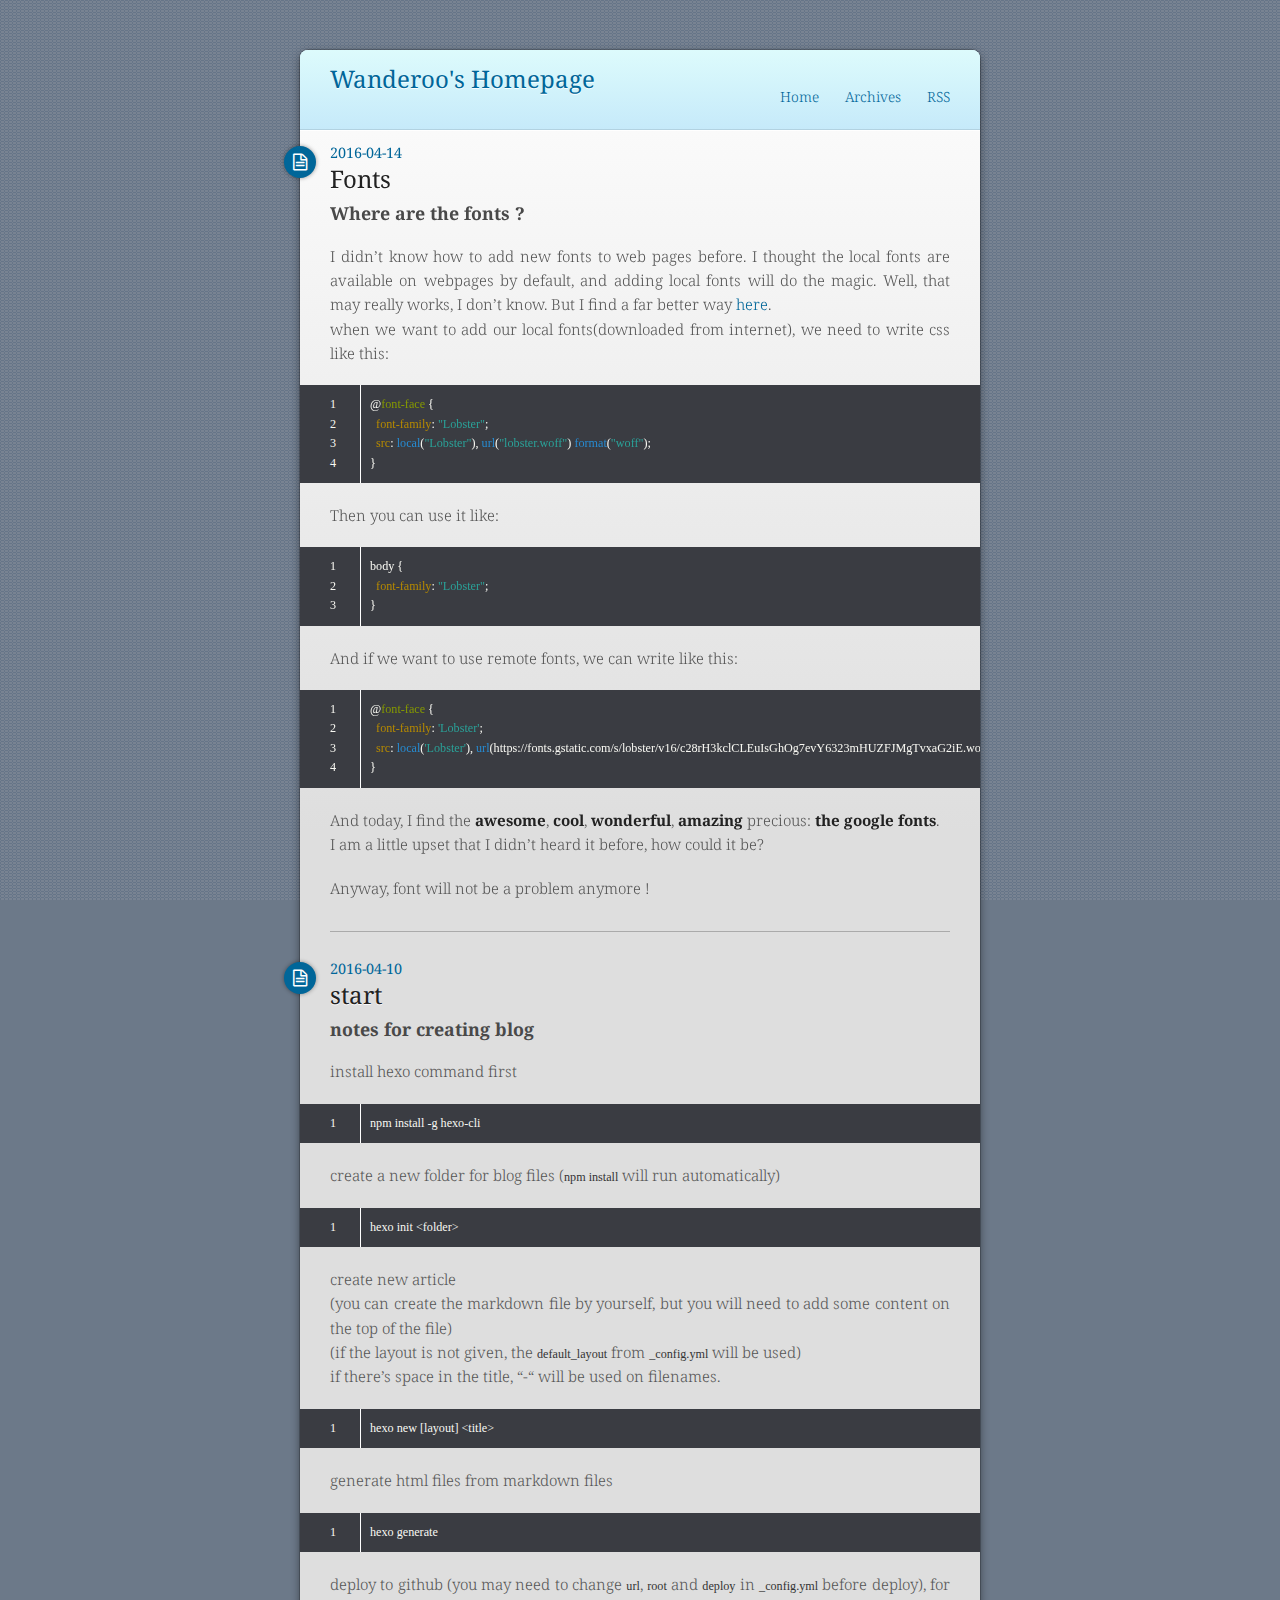
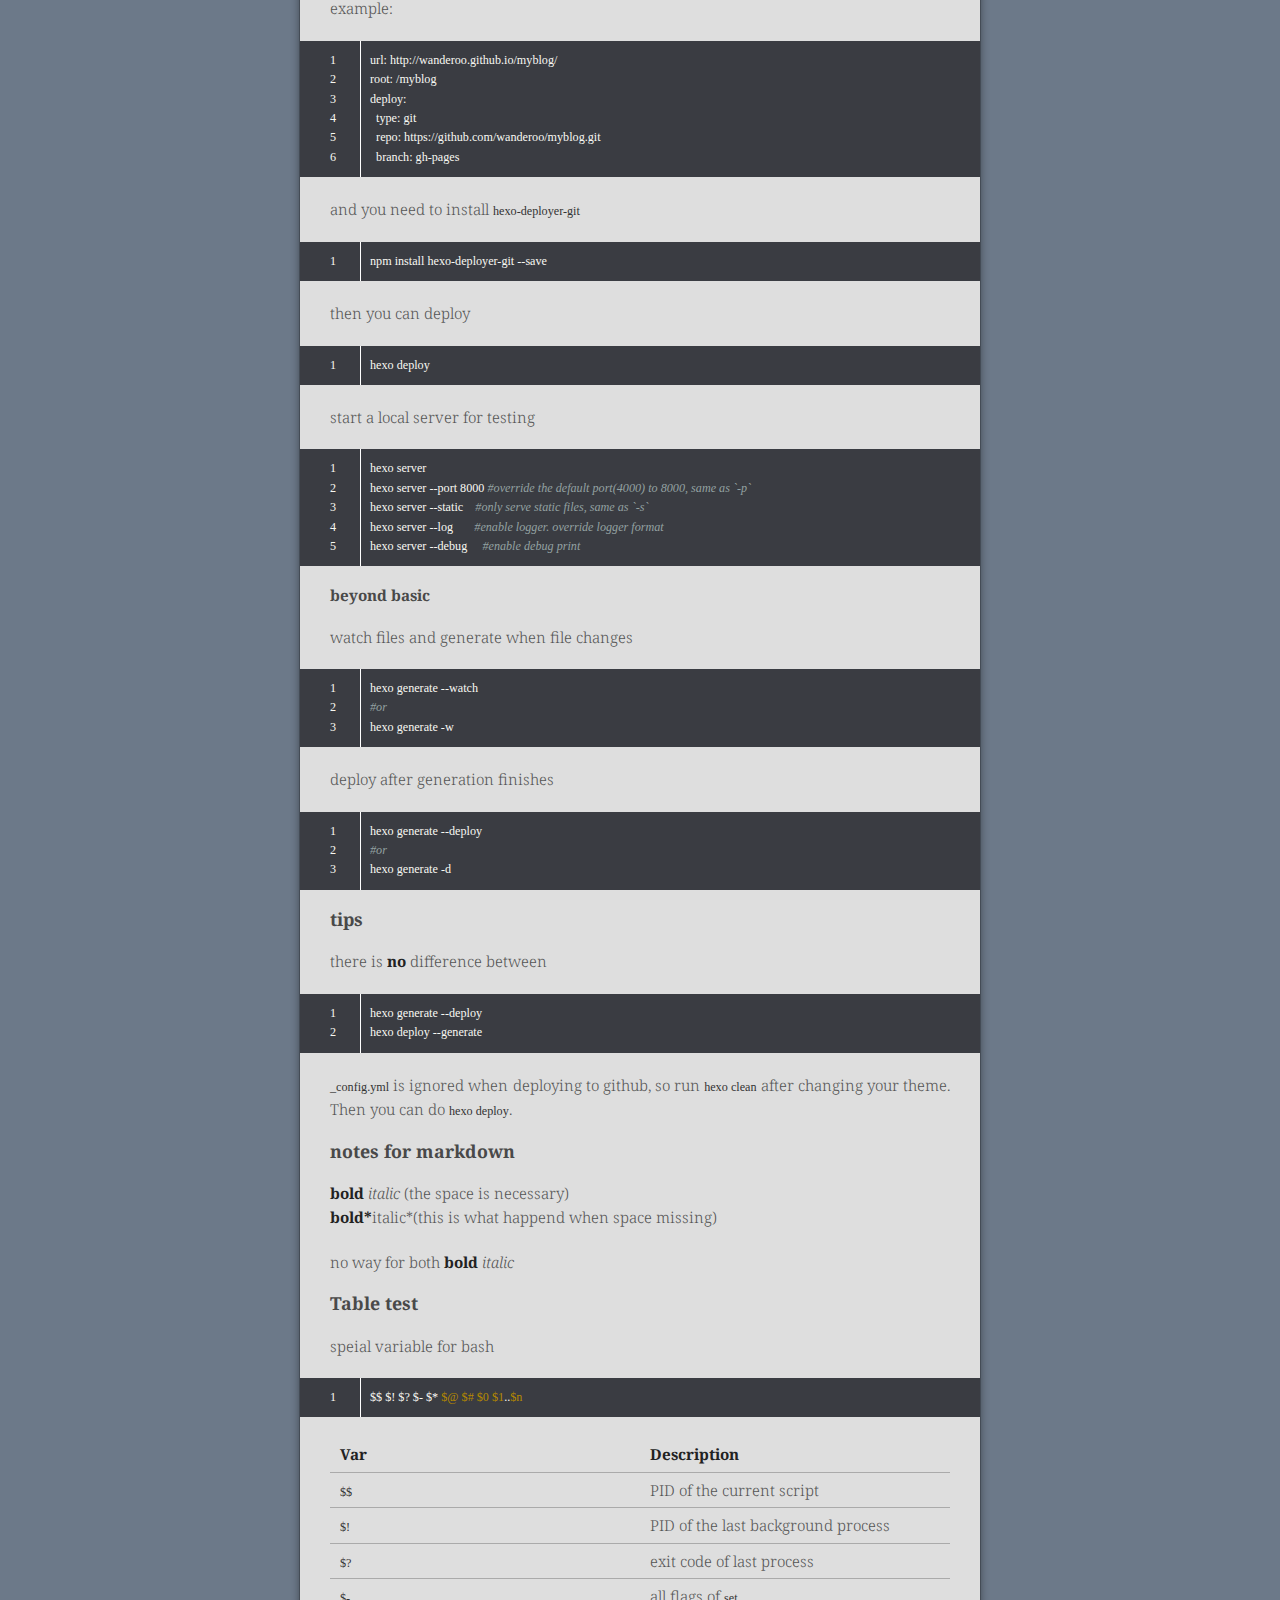
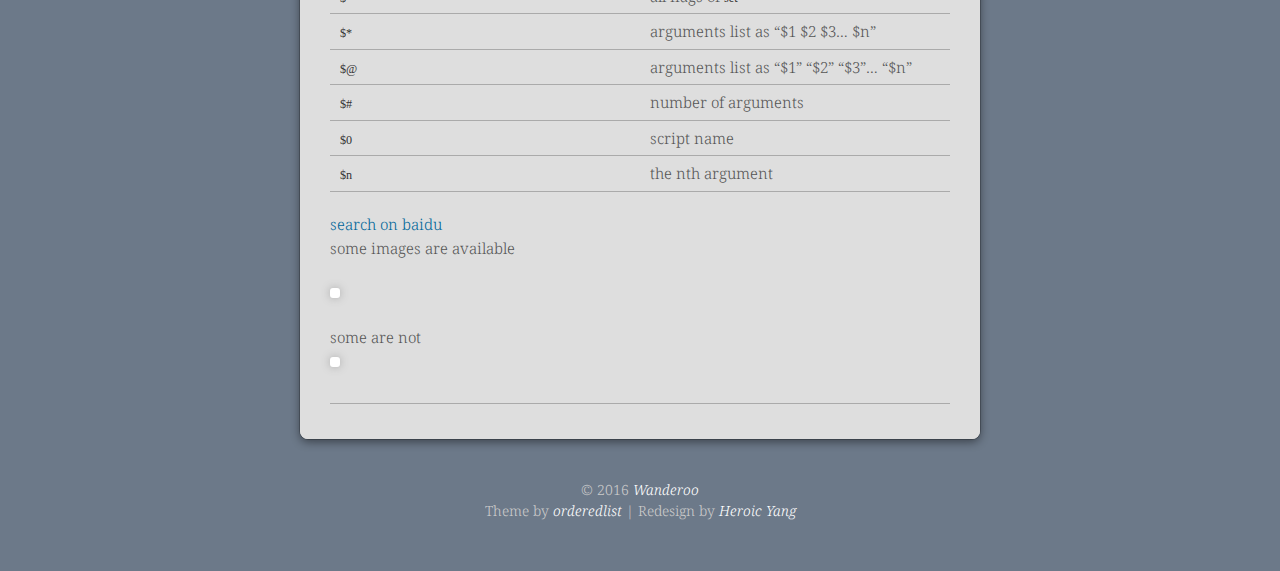
==== commit e6d5da68: "Site updated: 2016-05-03 14:14:37" ====
--- a/index.html
+++ b/index.html
@@ -82,78 +82,6 @@
 <p>And if we want to use remote fonts, we can write like this:<br><figure class="highlight css"><table><tr><td class="gutter"><pre><span class="line">1</span><br><span class="line">2</span><br><span class="line">3</span><br><span class="line">4</span><br></pre></td><td class="code"><pre><span class="line">@<span class="keyword">font-face</span> &#123;</span><br><span class="line">  <span class="attribute">font-family</span>: <span class="string">'Lobster'</span>;</span><br><span class="line">  <span class="attribute">src</span>: <span class="built_in">local</span>(<span class="string">'Lobster'</span>), <span class="built_in">url</span>(https://fonts.gstatic.com/s/lobster/v16/c28rH3kclCLEuIsGhOg7evY6323mHUZFJMgTvxaG2iE.woff2) <span class="built_in">format</span>(<span class="string">'woff2'</span>);</span><br><span class="line">&#125;</span><br></pre></td></tr></table></figure></p>
 <p>And today, I find the <strong>awesome</strong>, <strong>cool</strong>, <strong>wonderful</strong>, <strong>amazing</strong> precious: <a href="https://www.google.com/fonts" target="_blank" rel="external"><strong>the google fonts</strong></a>.<br>I am a little upset that I didn’t heard it before, how could it be?</p>
 <p>Anyway, font will not be a problem anymore !</p>
-
-    
-  </div>
-  <footer class="end-sep">
-    
-      
-      
-    
-    <div class="clearfix"></div>
-  </footer>
-</article>
-
-
-  
-    <article class="post">
-  <header>
-    
-      <div class="icon"></div>
-      <a href="/2016/04/11/Clock/">
-  <time datetime="2016-04-11T09:37:24.000Z">
-    2016-04-11
-  </time>
-</a>
-    
-    
-  
-    <h1 class="title"><a href="/2016/04/11/Clock/">Clock</a></h1>
-  
-
-  </header>
-  
-  <div class="entry">
-    
-      <h3 id="Another-Clock"><a href="#Another-Clock" class="headerlink" title="Another Clock ?"></a>Another Clock ?</h3><p>Yes, you may have read my <a href="http://wanderoo.github.io/2016/04/11/Binary-Clock/" target="_blank" rel="external"><strong>Binary Clock</strong></a> before. But this clock is different.</p>
-<h3 id="Terminal-clock"><a href="#Terminal-clock" class="headerlink" title="Terminal clock"></a>Terminal clock</h3><p>Just like the <strong>Binary Clock</strong>, I didn’t use ncurses, but it runs well on many terminals. You can find the source code on <a href="https://github.com/wanderoo/clock" target="_blank" rel="external">github</a>.<br>This is how it looks:<br><img src="https://raw.githubusercontent.com/wanderoo/resources/master/clock_1.gif" alt=""></p>
-
-    
-  </div>
-  <footer class="end-sep">
-    
-      
-      
-    
-    <div class="clearfix"></div>
-  </footer>
-</article>
-
-
-  
-    <article class="post">
-  <header>
-    
-      <div class="icon"></div>
-      <a href="/2016/04/11/Binary-Clock/">
-  <time datetime="2016-04-11T09:04:05.000Z">
-    2016-04-11
-  </time>
-</a>
-    
-    
-  
-    <h1 class="title"><a href="/2016/04/11/Binary-Clock/">Binary Clock</a></h1>
-  
-
-  </header>
-  
-  <div class="entry">
-    
-      <h3 id="what-is-a-Binary-Clock"><a href="#what-is-a-Binary-Clock" class="headerlink" title="what is a Binary Clock ?"></a>what is a Binary Clock ?</h3><p>The awesome <a href="https://en.wikipedia.org/wiki/Binary_clock" target="_blank" rel="external"><strong>wikipedia</strong></a> will tell you what is a <em>Binary Clock</em> if you haven’t heard it before. In general, a <em>Binary Clock</em> is just a normal clock, only it shows numbers with some points instead of the 0-9 characters.<br><img src="https://upload.wikimedia.org/wikipedia/commons/thumb/a/a3/Digital-BCD-clock.jpg/800px-Digital-BCD-clock.jpg" alt="This is a binary clock"></p>
-<h3 id="A-Binary-Clock-runs-on-terminal"><a href="#A-Binary-Clock-runs-on-terminal" class="headerlink" title="A Binary Clock runs on terminal"></a>A Binary Clock runs on terminal</h3><p>I wrote a binary clock that runs on termial, you can find the source code <a href="https://github.com/wanderoo/binaryclock" target="_blank" rel="external"><strong>here</strong></a>. It’s written in C.<br>This program is <strong>NOT</strong> based on <a href="https://en.wikipedia.org/wiki/Ncurses" target="_blank" rel="external"><strong>ncurses</strong></a>, but I still beleive that you can run it on most terminals.<br>You can change the size of the points by passing different command line argument to it.<br>Here is this program:<br><img src="https://raw.githubusercontent.com/wanderoo/resources/master/bclock_1.gif" alt=""></p>
-<p>I have also tested it on VT100.</p>
-<p>have fun ;)</p>
 
     
   </div>
